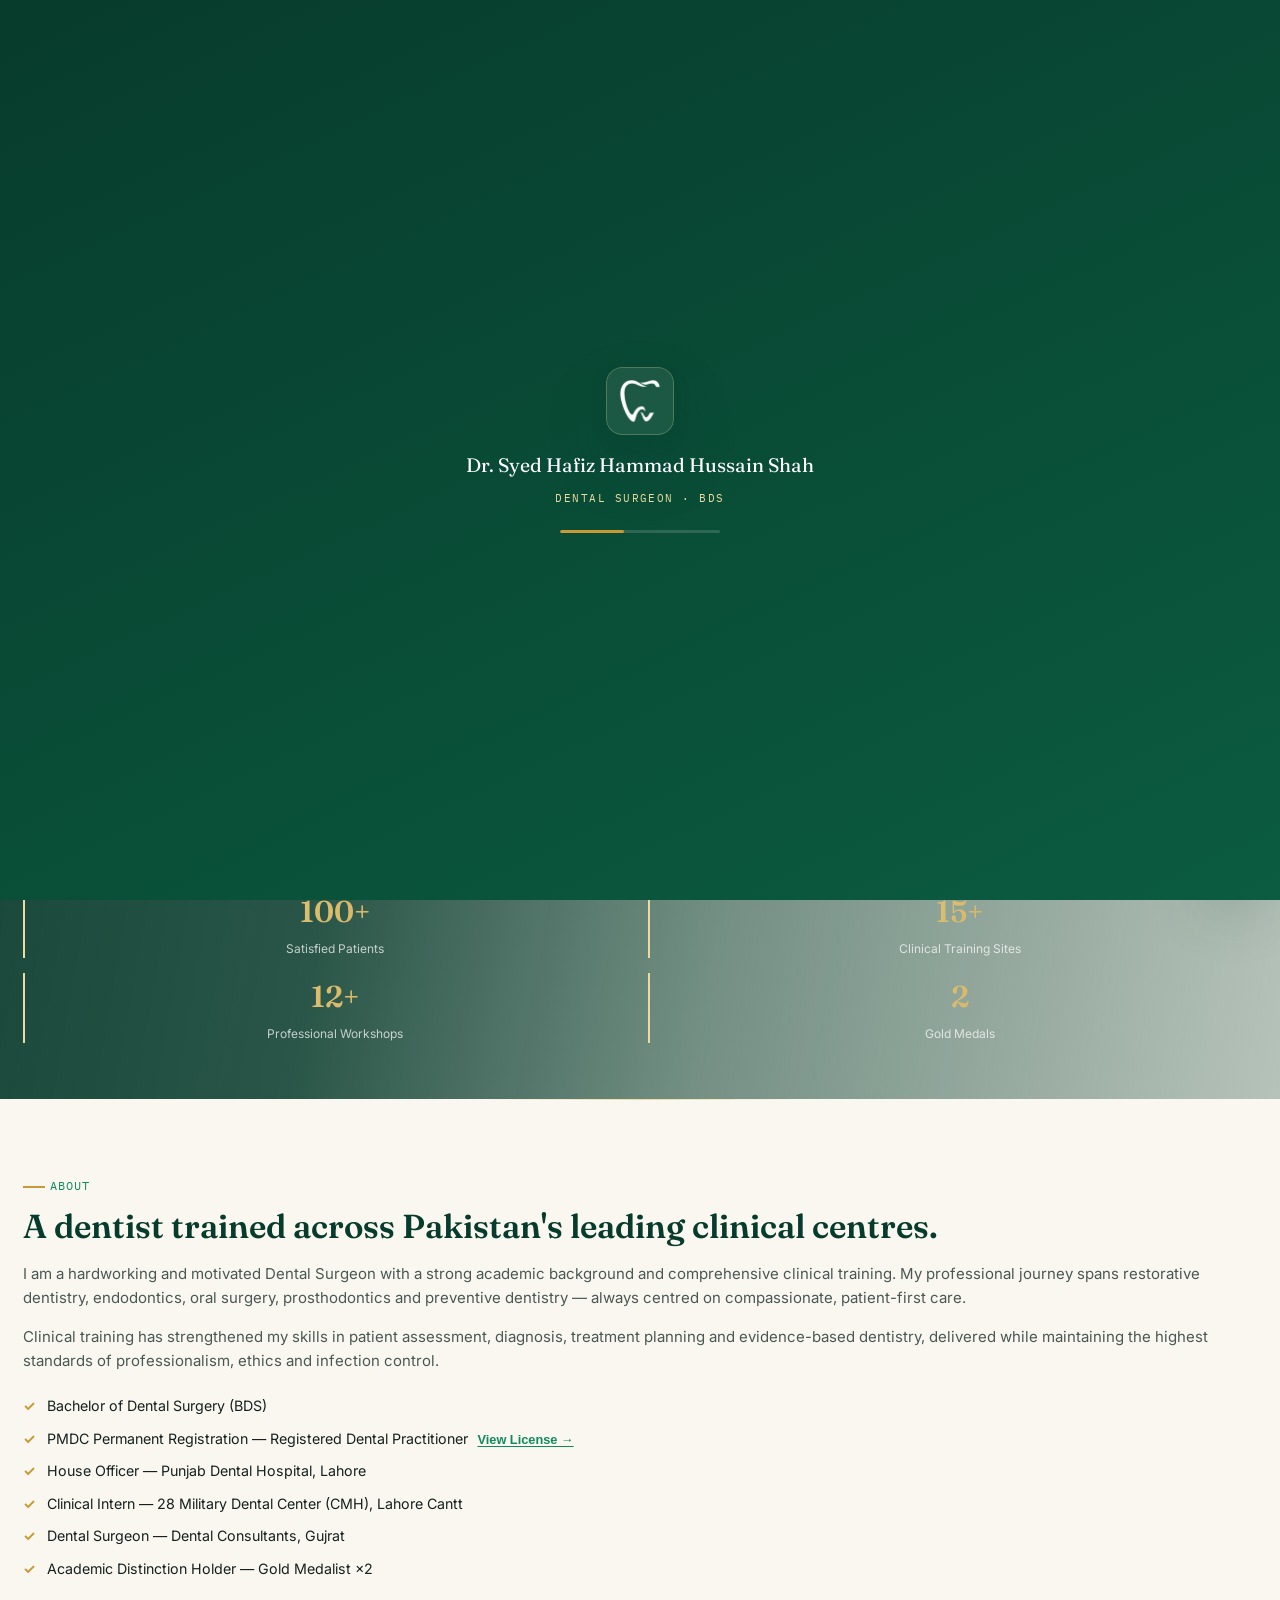
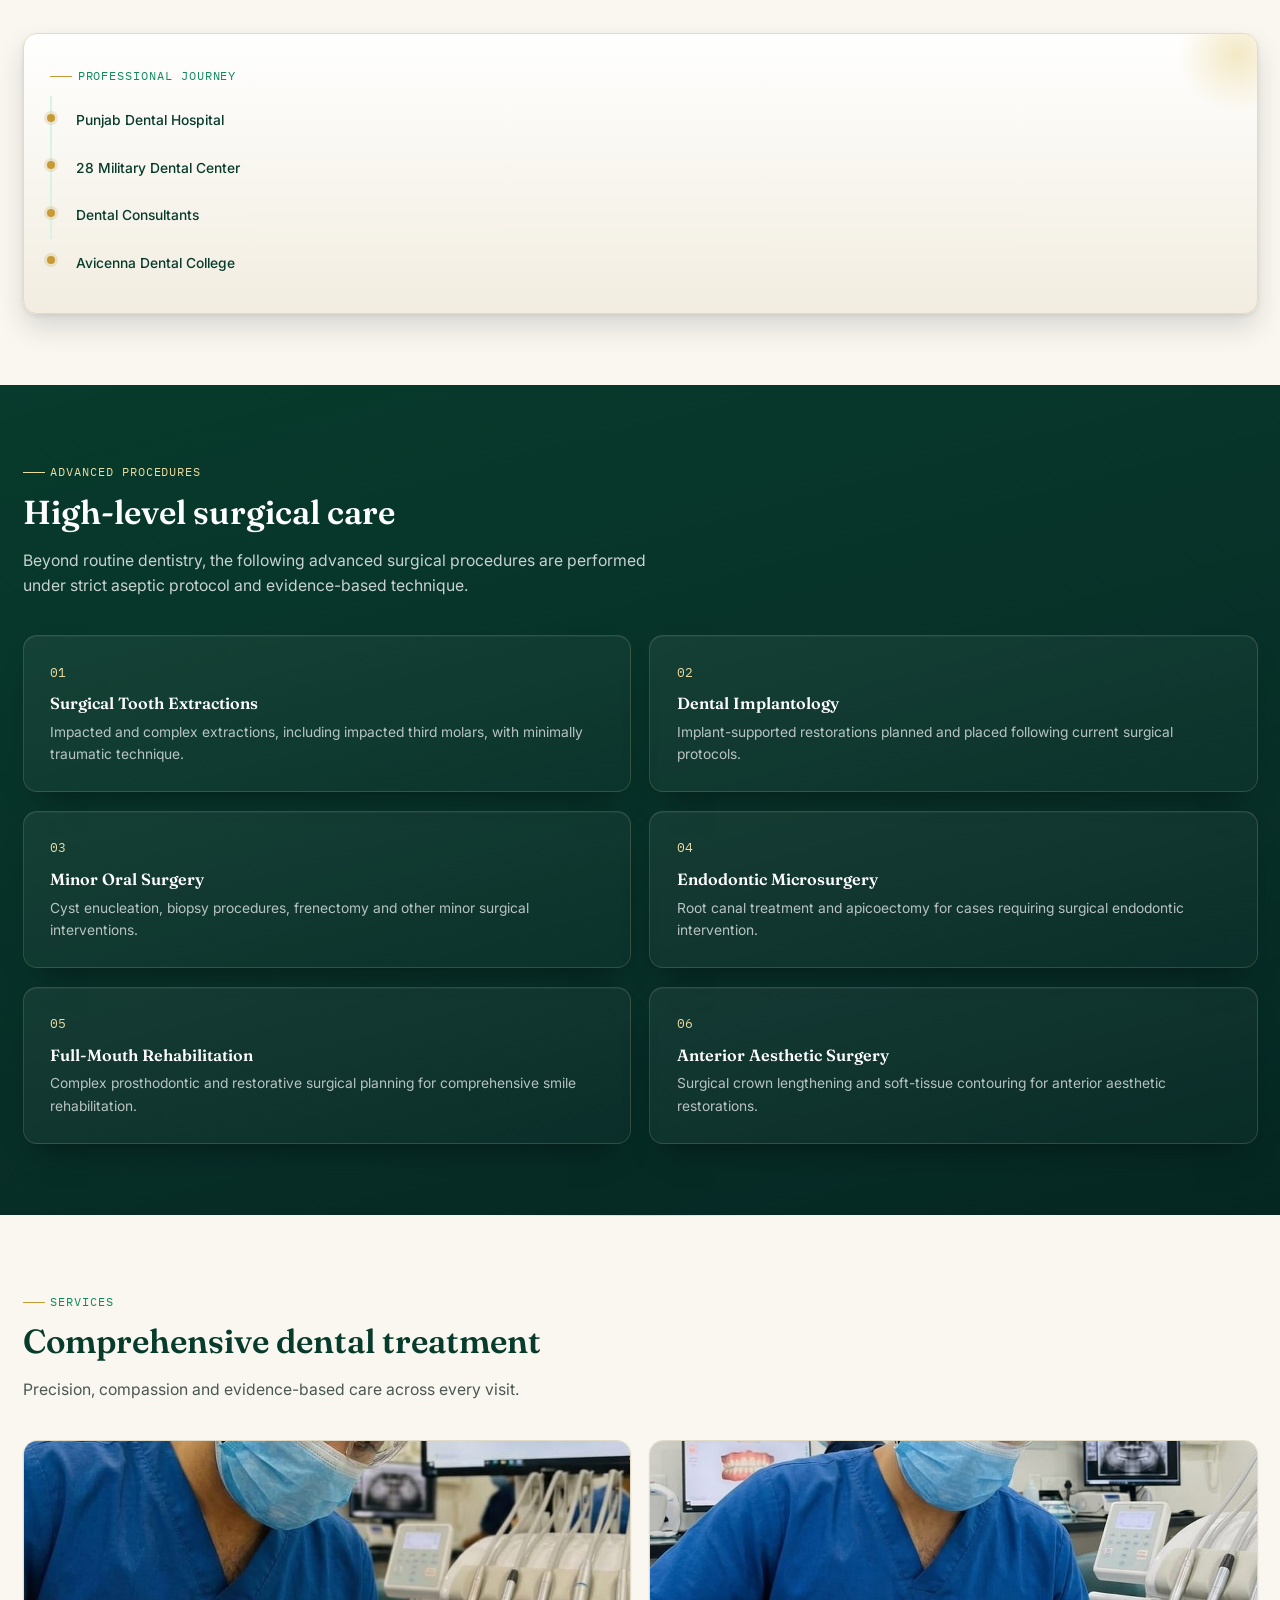
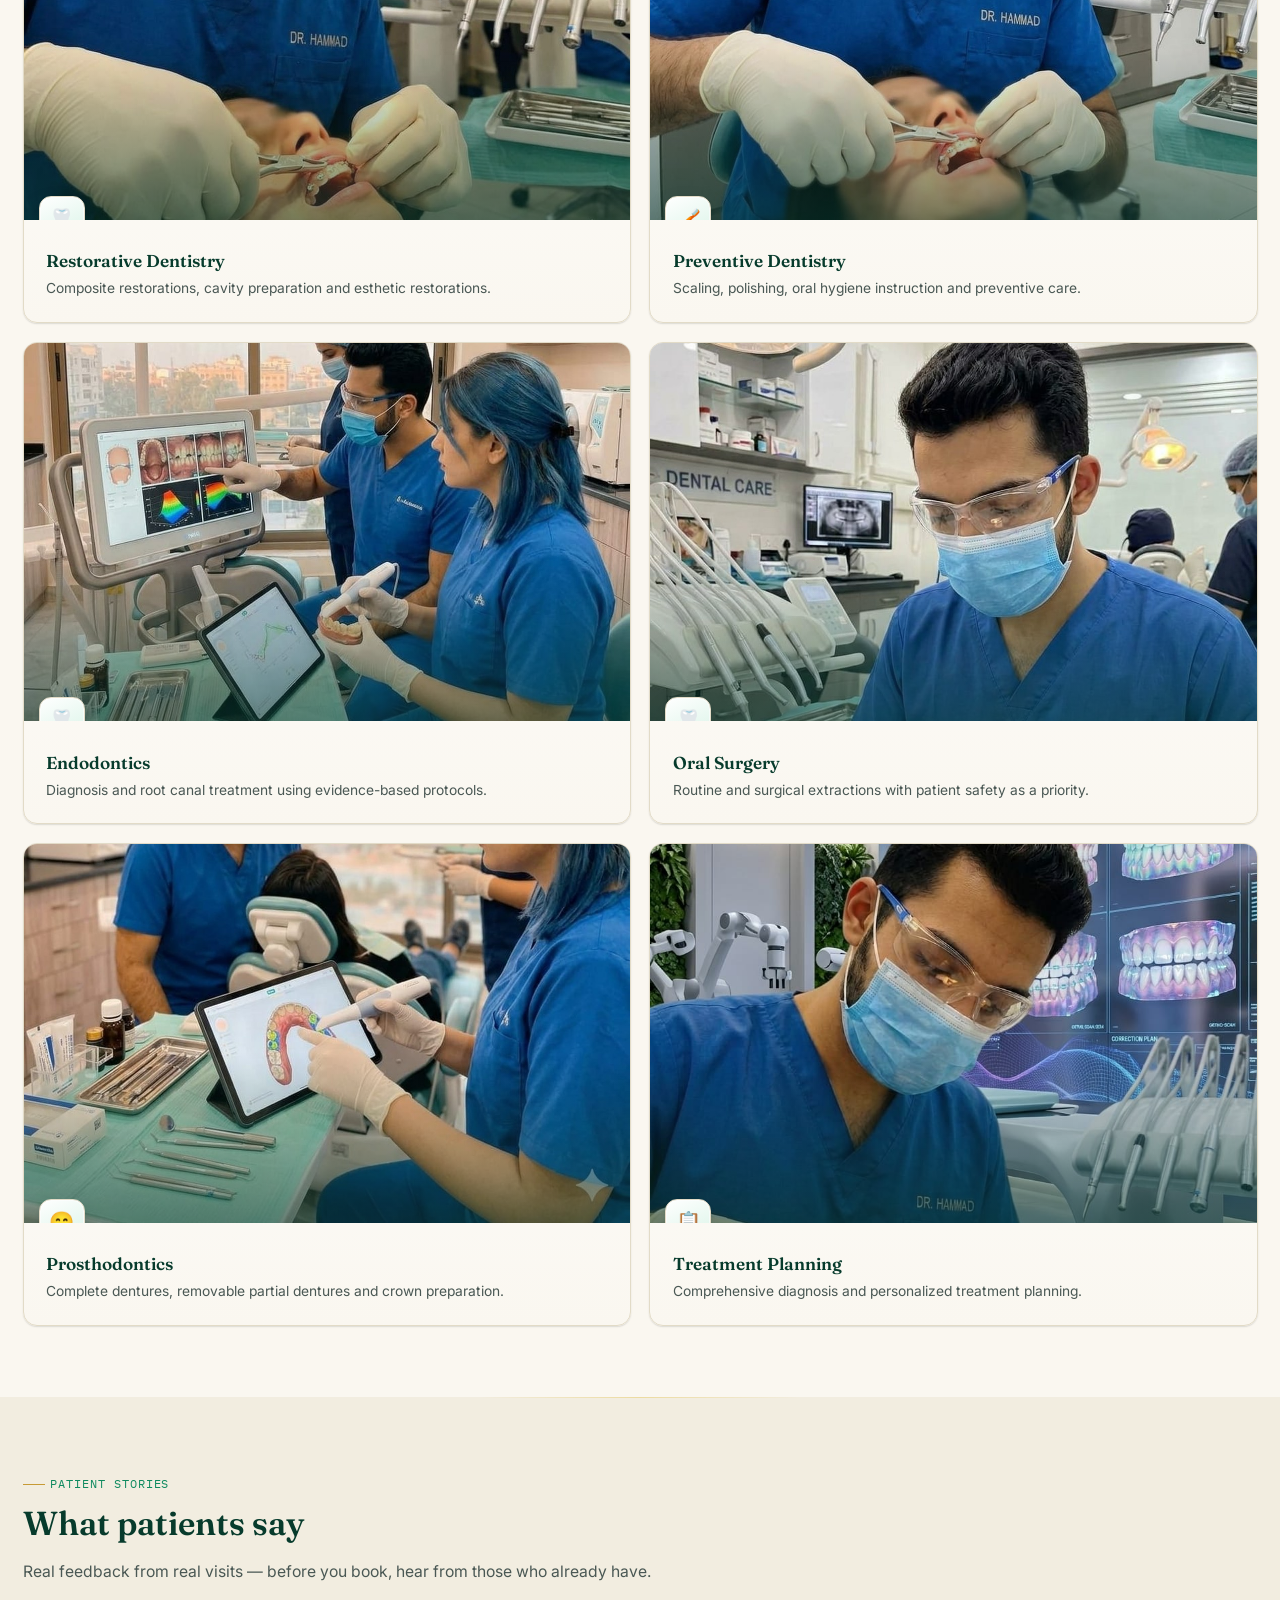
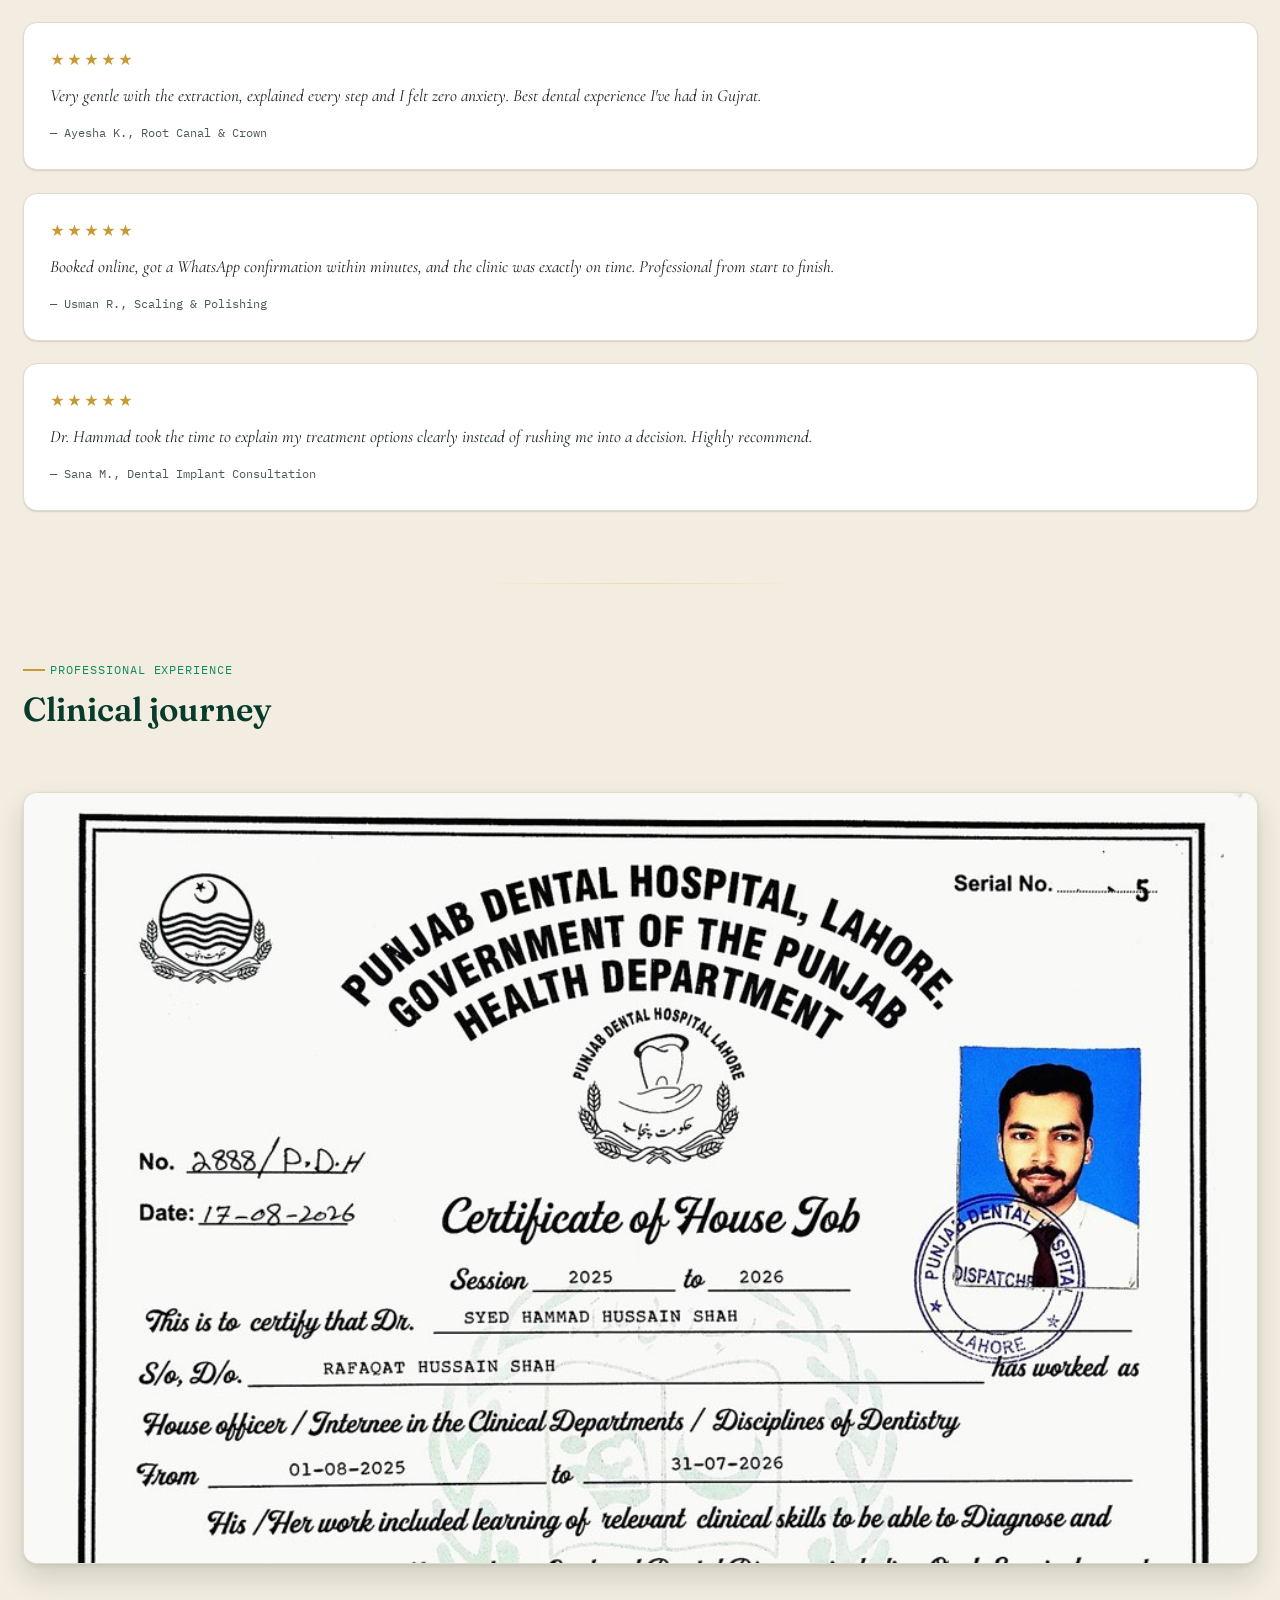
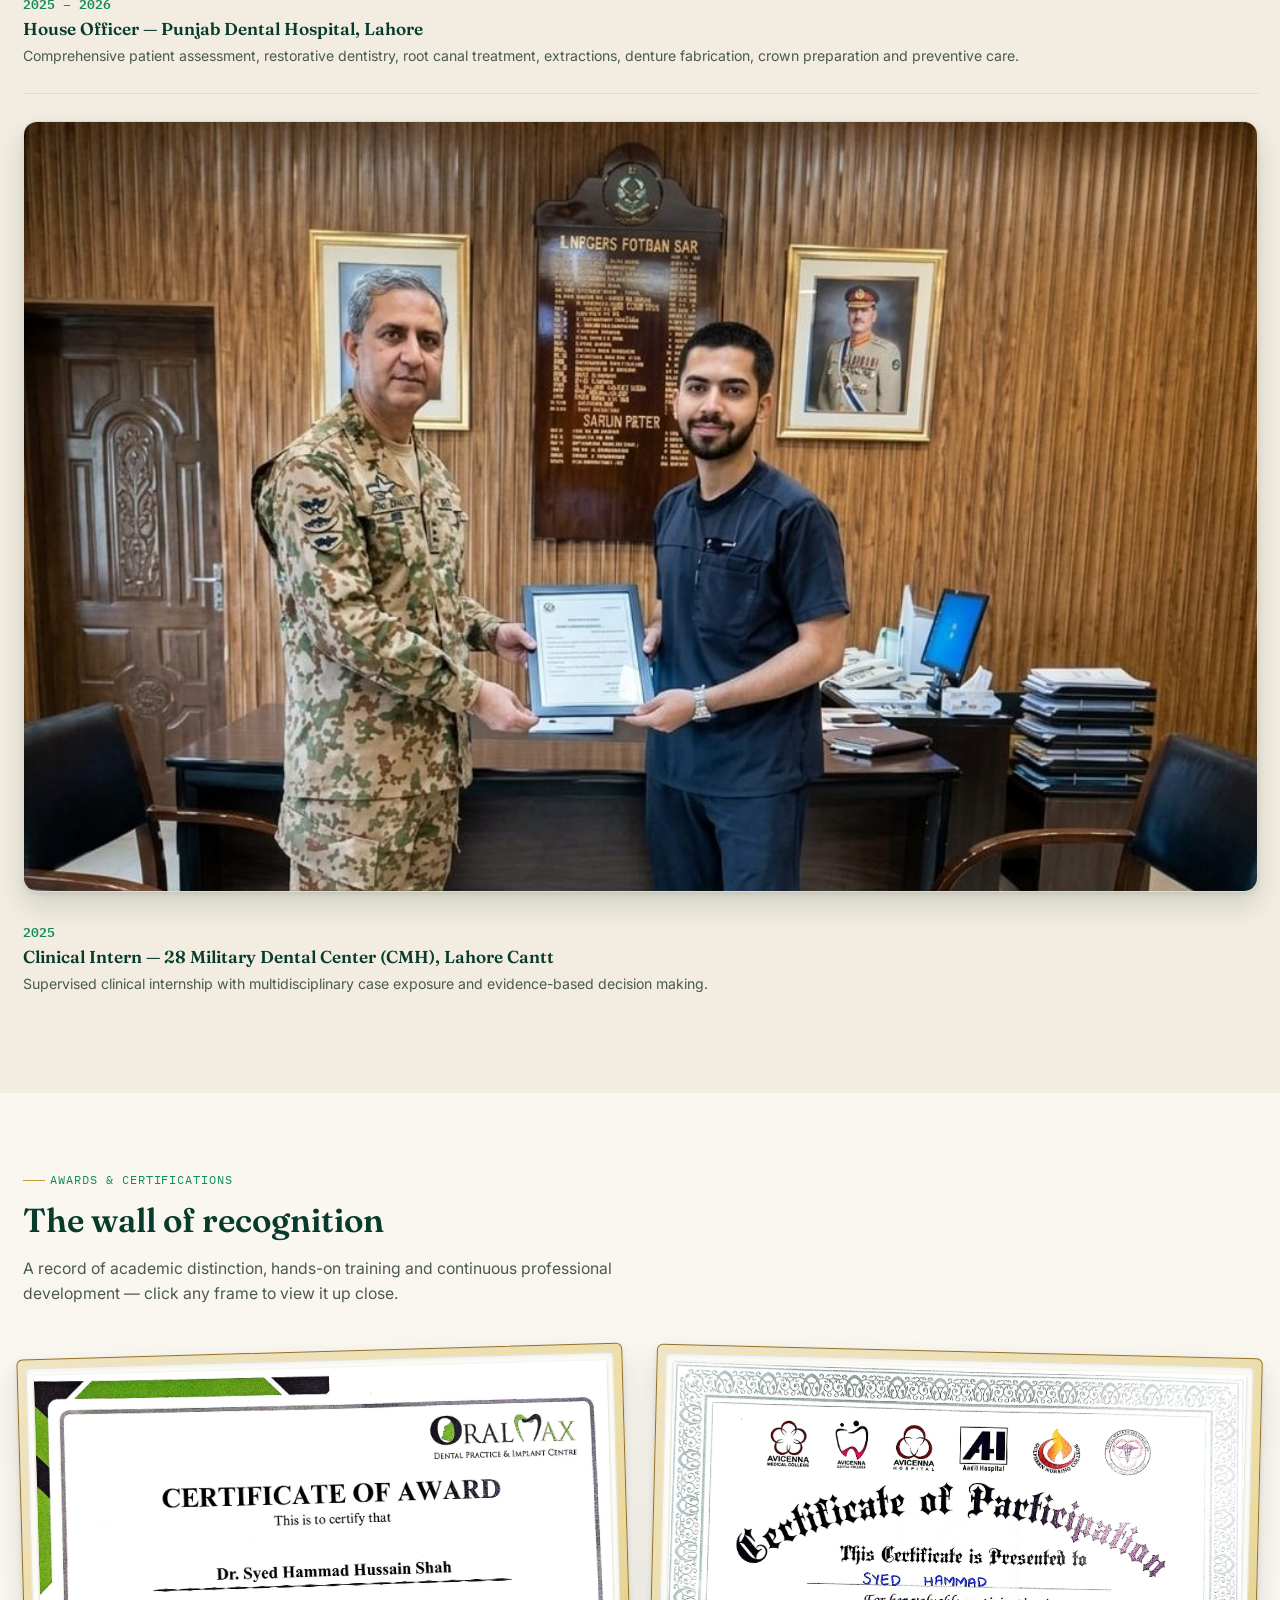
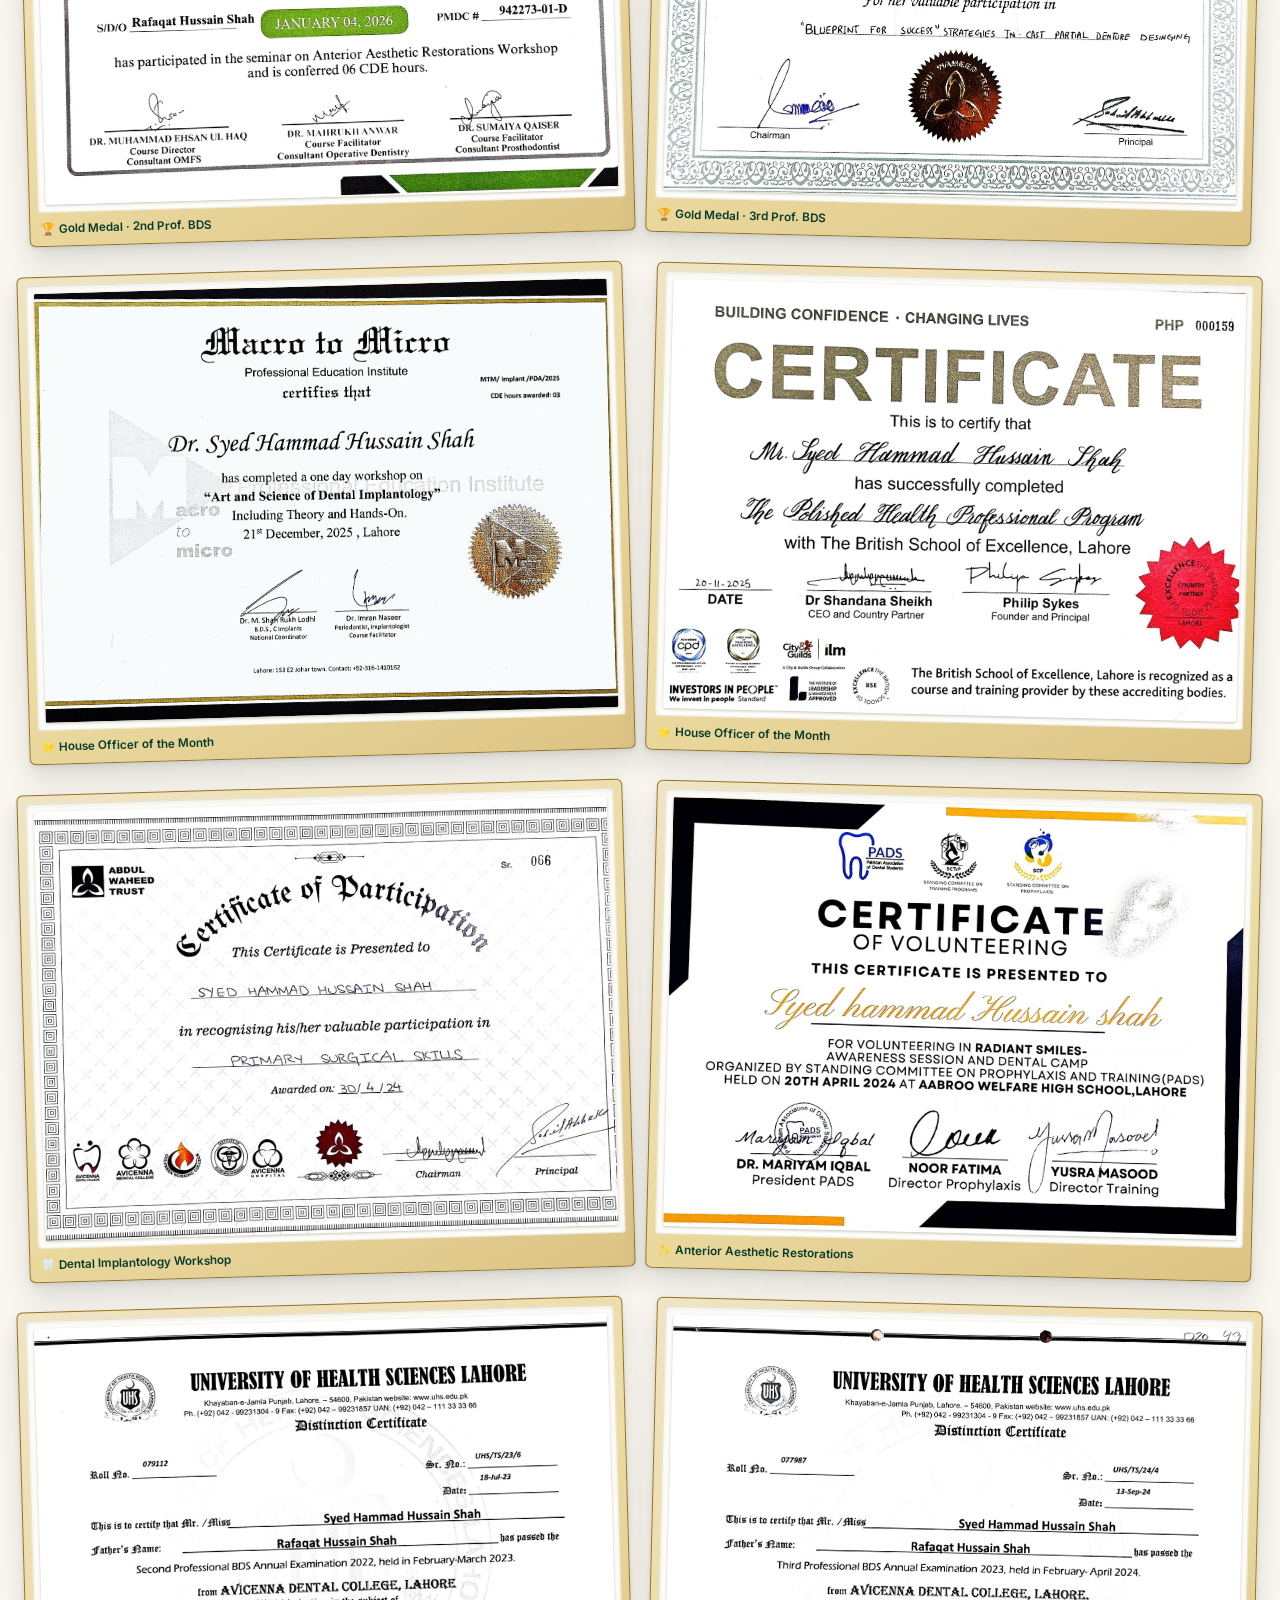
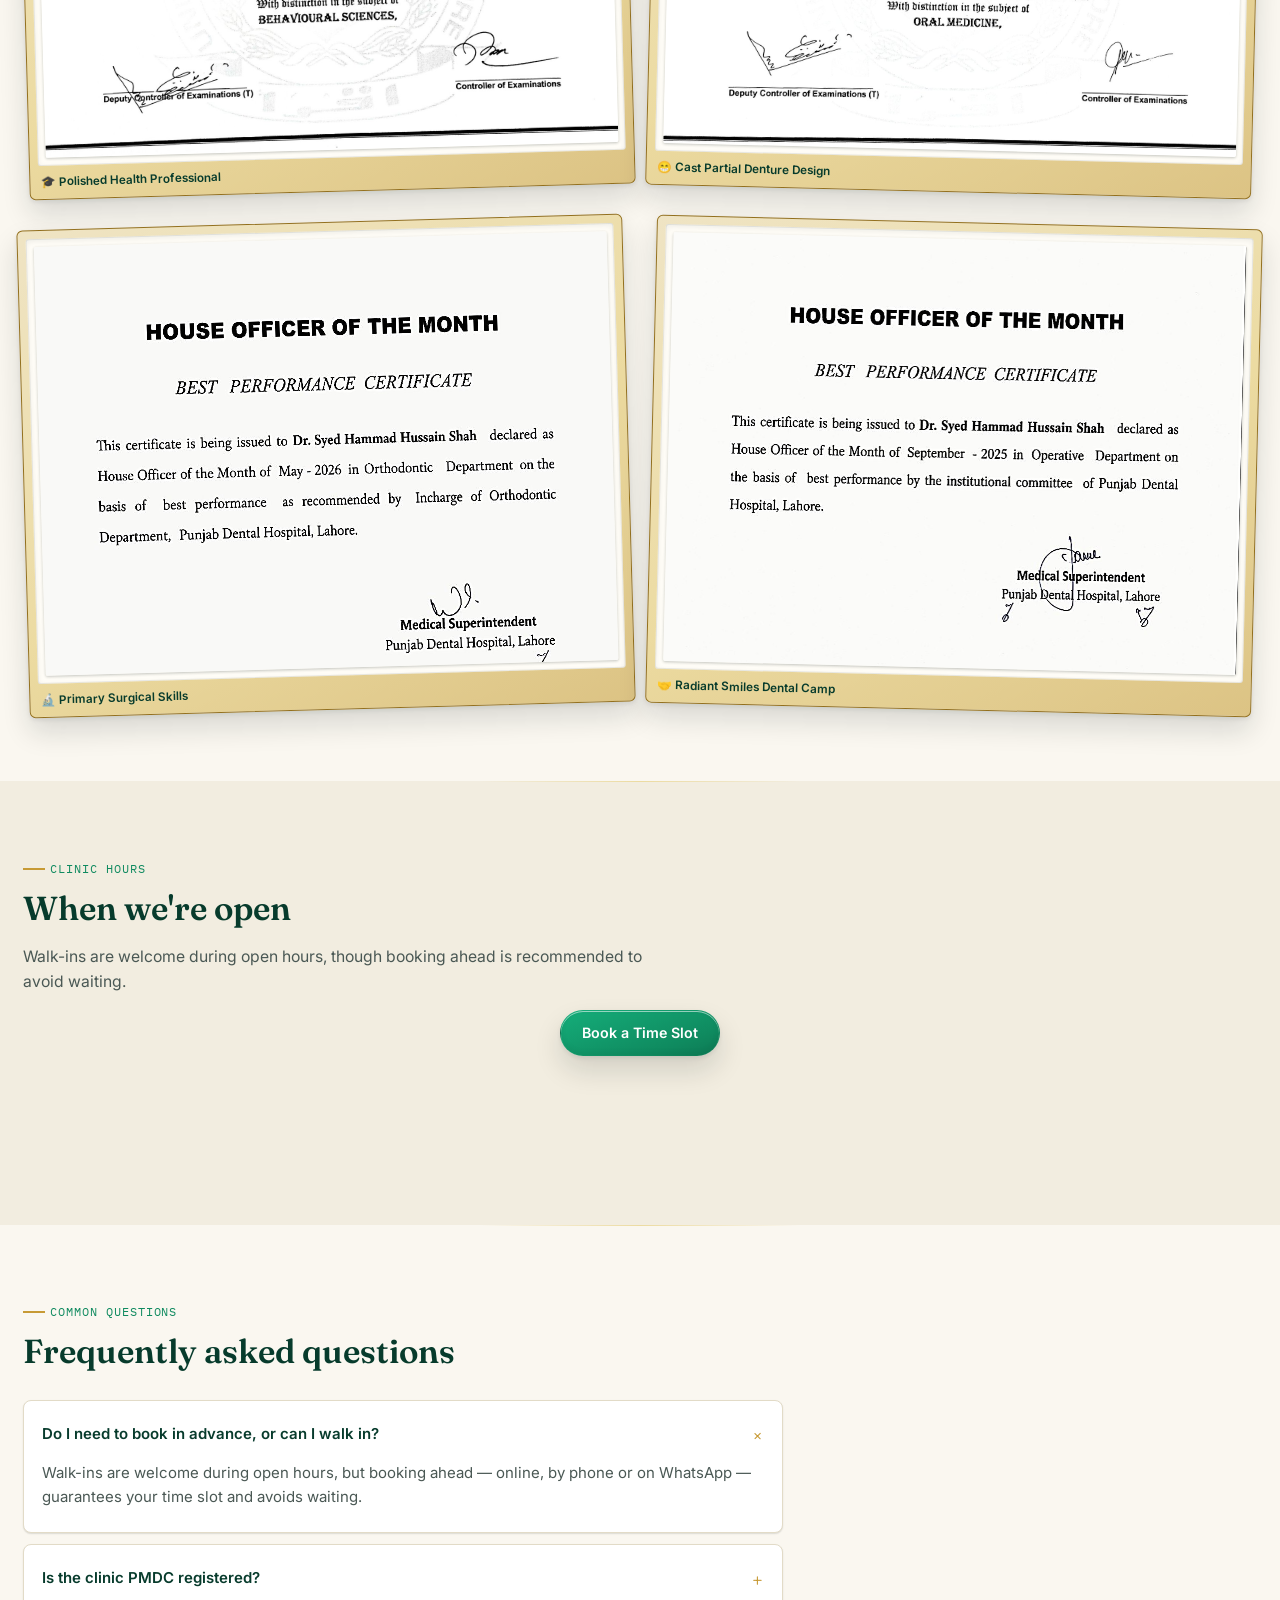
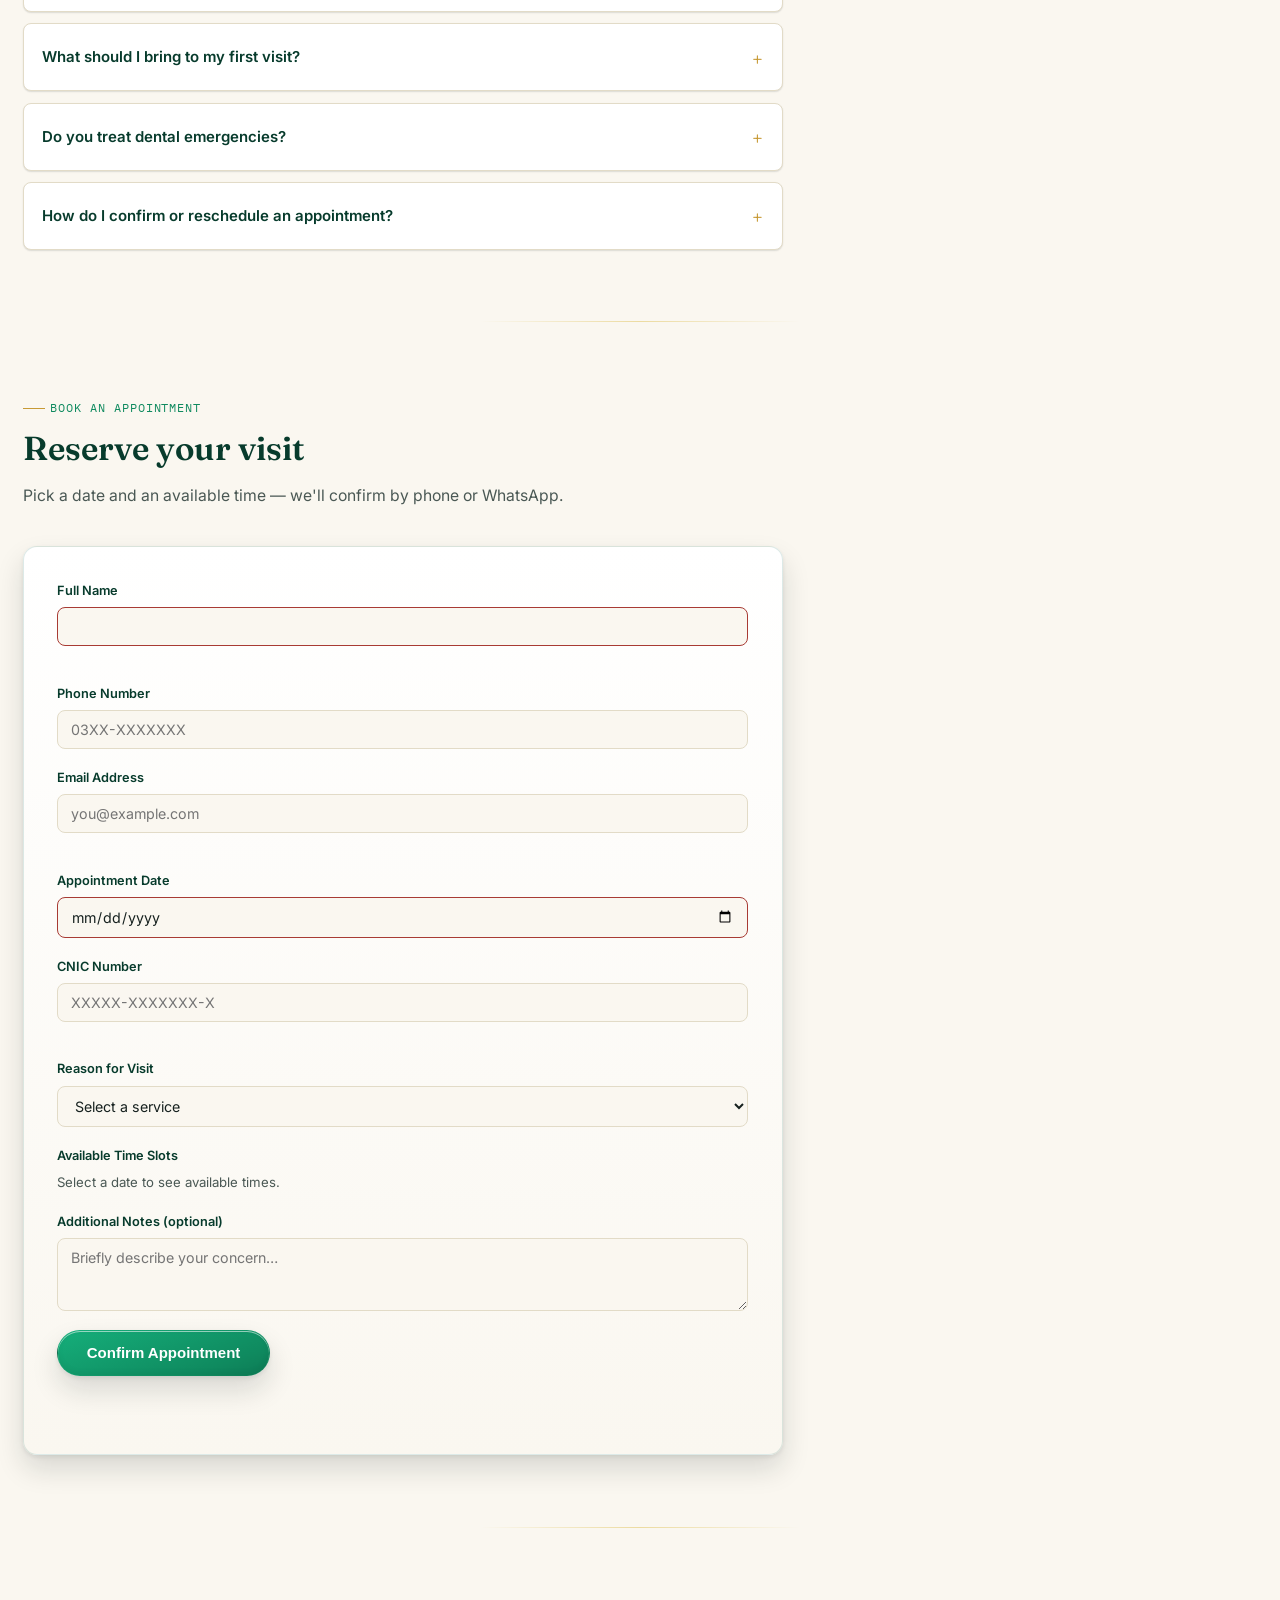
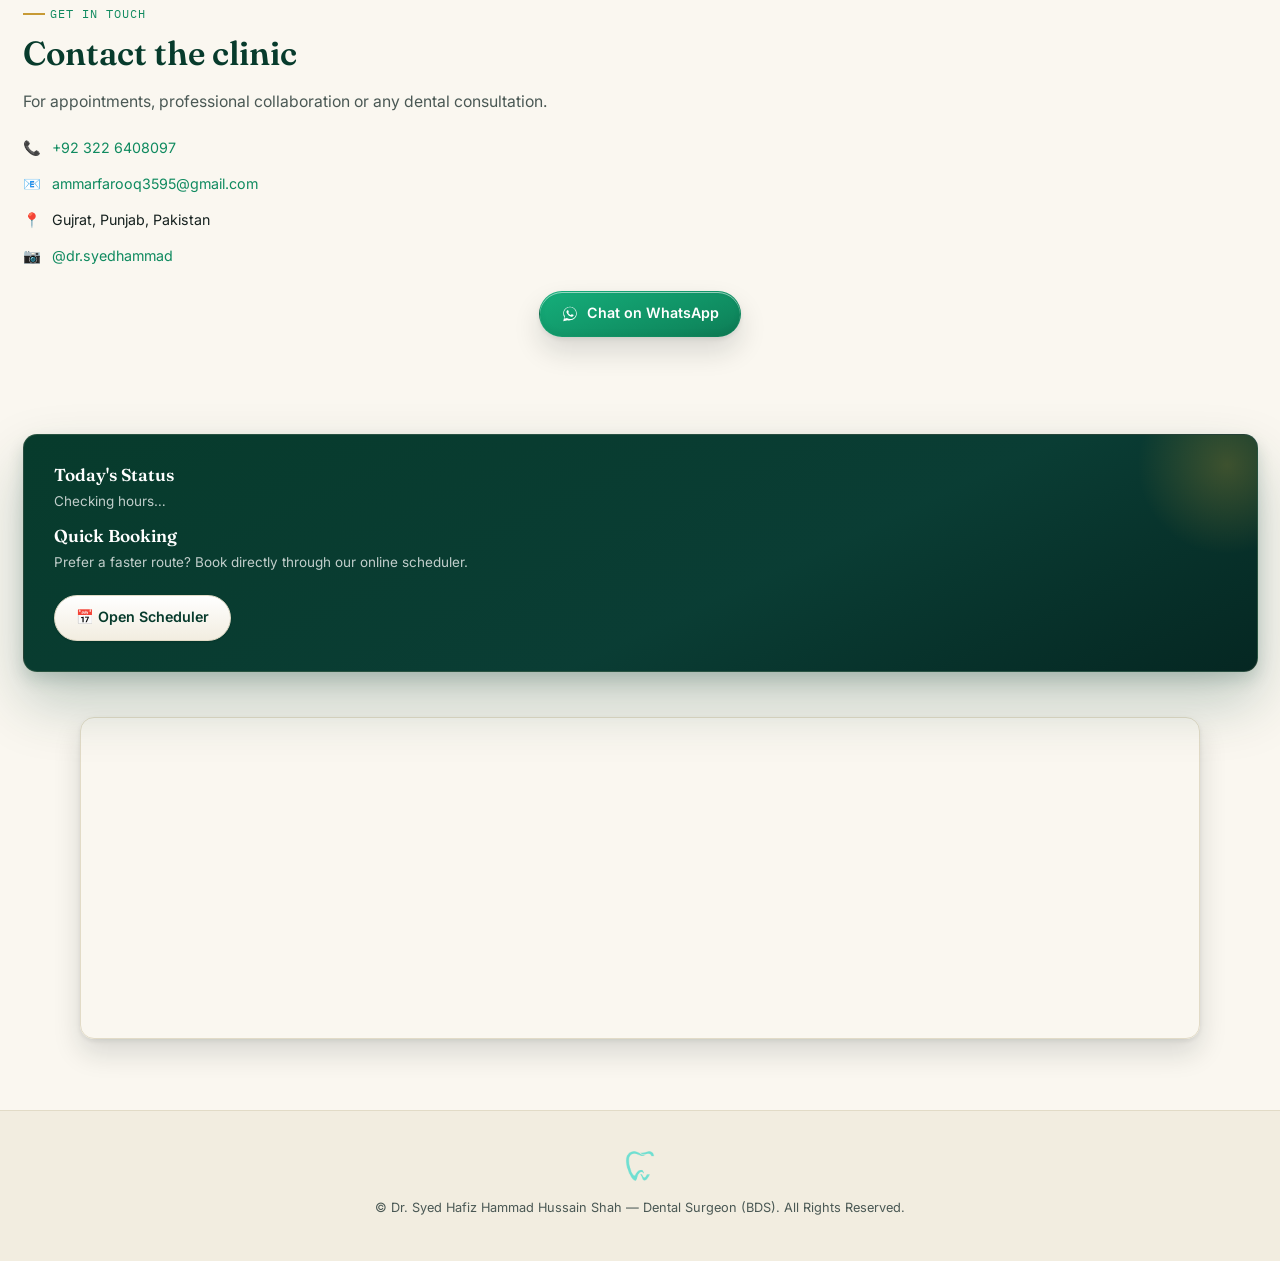
==== index.html @ 336d06ea "Add website files" ====
<!DOCTYPE html>
<html lang="en">
<head>
<meta charset="UTF-8">
<meta name="viewport" content="width=device-width, initial-scale=1.0">
<title>Dr. Syed Hafiz Hammad Hussain Shah | Dental Surgeon in Gujrat, Pakistan</title>
<meta name="description" content="Dental Surgeon (BDS) in Gujrat, Punjab, Pakistan. Advanced dental surgery, restorative dentistry, endodontics, prosthodontics. Book an appointment online.">
<meta property="og:title" content="Dr. Syed Hafiz Hammad Hussain Shah | Dental Surgeon in Gujrat, Pakistan">
<meta property="og:description" content="Advanced dental surgery, restorative dentistry, endodontics and prosthodontics in Gujrat, Punjab. PMDC registered. Book online in minutes.">
<meta property="og:type" content="website">
<meta property="og:image" content="PNG.img.png">
<meta name="twitter:card" content="summary_large_image">
<link rel="icon" type="image/png" href="favicon.png">
<script type="application/ld+json">
{
  "@context": "https://schema.org",
  "@type": "Dentist",
  "name": "Dr. Syed Hafiz Hammad Hussain Shah",
  "image": "PNG.img.png",
  "telephone": "+923226408097",
  "email": "ammarfarooq3595@gmail.com",
  "priceRange": "$$",
  "address": {
    "@type": "PostalAddress",
    "addressLocality": "Gujrat",
    "addressRegion": "Punjab",
    "addressCountry": "PK"
  },
  "sameAs": ["https://instagram.com/dr.syedhammad"],
  "medicalSpecialty": "Dentistry"
}
</script>
<link rel="apple-touch-icon" href="favicon.png">
<link rel="preconnect" href="https://fonts.googleapis.com">
<link rel="preconnect" href="https://fonts.gstatic.com" crossorigin>
<link href="https://fonts.googleapis.com/css2?family=Fraunces:opsz,wght@9..144,400;9..144,500;9..144,600;9..144,700;9..144,800&family=Cormorant+Garamond:ital,wght@0,500;0,600;1,500&family=Inter:wght@400;500;600;700&family=IBM+Plex+Mono:wght@500&display=swap" rel="stylesheet">
<link rel="stylesheet" href="styles.css">
</head>
<body>

<!-- ================= SPLASH / LOADER ================= -->
<div class="site-loader" id="siteLoader" aria-hidden="true">
  <div class="site-loader-inner">
    <img class="site-loader-logo" src="logo-icon.png" alt="" loading="eager">
    <span class="site-loader-name">Dr. Syed Hafiz Hammad Hussain Shah</span>
    <span class="site-loader-tag">Dental Surgeon · BDS</span>
    <span class="site-loader-bar"><span class="site-loader-bar-fill"></span></span>
  </div>
</div>

<!-- ================= HEADER ================= -->
<header class="site-header" id="top">
  <div class="header-inner">
    <a class="brand" href="#top">
      <img class="brand-mark" src="logo-icon.png" alt="Dr. Hammad Shah Dental Clinic logo">
      <span class="brand-text">
        <strong>Dr. Syed Hafiz Hammad Hussain Shah</strong>
        <small>Dental Surgeon · BDS</small>
      </span>
    </a>

    <nav class="main-nav" id="mainNav">
      <a href="#about">About</a>
      <a href="#surgeries">Surgeries</a>
      <a href="#services">Services</a>
      <a href="#wall">Recognition</a>
      <a href="#testimonials">Reviews</a>
      <a href="#faq">FAQ</a>
      <a href="#hours">Hours</a>
      <a href="#contact">Contact</a>
    </nav>

    <div class="header-actions">
      <span class="status-badge" id="statusBadge">
        <span class="status-dot" id="statusDot"></span>
        <span id="statusText">Checking hours…</span>
      </span>
      <a href="#booking" class="btn btn-primary">Book Appointment</a>
      <button class="nav-toggle" id="navToggle" aria-label="Toggle navigation" aria-expanded="false">
        <span></span><span></span><span></span>
      </button>
    </div>
  </div>
</header>

<!-- ================= HERO ================= -->
<section class="hero">
  <div class="hero-inner">
    <div class="hero-copy">
      <p class="eyebrow">✦ Clinical Excellence &amp; Patient-Centred Care</p>
      <h1>Advanced dental care,<br>rooted in precision.</h1>
      <p class="hero-lead">
        Restorative dentistry, endodontics, oral surgery and prosthodontics —
        delivered with evidence-based protocols and a gentle chairside manner,
        right here in Gujrat, Punjab.
      </p>
      <div class="hero-cta">
        <a href="#booking" class="btn btn-primary btn-lg">Book Your Appointment</a>
        <a href="https://wa.me/923226408097" class="btn btn-ghost btn-lg" target="_blank" rel="noopener"><svg class="wa-icon" viewBox="0 0 32 32" xmlns="http://www.w3.org/2000/svg" aria-hidden="true"><path fill="currentColor" d="M16.004 3C9.377 3 4 8.373 4 15c0 2.34.653 4.527 1.786 6.393L4 29l7.81-1.75A11.93 11.93 0 0 0 16.004 27C22.63 27 28 21.627 28 15S22.63 3 16.004 3Zm0 21.818a9.78 9.78 0 0 1-4.99-1.365l-.358-.213-4.633 1.038 1.06-4.51-.234-.372A9.77 9.77 0 0 1 5.182 15c0-5.965 4.856-10.818 10.822-10.818S26.818 9.035 26.818 15 21.97 24.818 16.004 24.818Zm5.66-7.32c-.31-.155-1.833-.905-2.117-1.008-.284-.104-.49-.155-.697.155-.207.31-.8 1.008-.98 1.215-.18.207-.362.233-.672.078-.31-.156-1.309-.483-2.494-1.54-.922-.822-1.545-1.837-1.726-2.147-.18-.31-.02-.478.136-.633.14-.14.31-.362.465-.543.155-.18.207-.31.31-.517.104-.207.052-.388-.026-.543-.078-.155-.697-1.68-.955-2.302-.252-.605-.508-.523-.697-.533l-.594-.01c-.207 0-.543.078-.827.388-.284.31-1.084 1.06-1.084 2.585s1.11 3 1.265 3.208c.155.207 2.185 3.337 5.293 4.68.74.32 1.317.51 1.767.653.742.236 1.418.203 1.952.123.596-.089 1.833-.75 2.092-1.474.258-.724.258-1.345.181-1.474-.078-.129-.284-.207-.594-.362Z"/></svg> WhatsApp Us</a>
      </div>

      <div class="hero-stats">
        <div class="stat">
          <span class="stat-num">100+</span>
          <span class="stat-label">Satisfied Patients</span>
        </div>
        <div class="stat">
          <span class="stat-num">15+</span>
          <span class="stat-label">Clinical Training Sites</span>
        </div>
        <div class="stat">
          <span class="stat-num">12+</span>
          <span class="stat-label">Professional Workshops</span>
        </div>
        <div class="stat">
          <span class="stat-num">2</span>
          <span class="stat-label">Gold Medals</span>
        </div>
      </div>
    </div>

    <div class="hero-portrait">
      <div class="portrait-ring"></div>
      <img src="PNG.img.png" alt="Dr. Syed Hammad Hussain Shah, Dental Surgeon" class="portrait-img">
      <div class="portrait-chip chip-top">✓ PMDC Registered</div>
      <div class="portrait-chip chip-bottom">🏅 Gold Medalist ×2</div>
    </div>
  </div>
</section>

<!-- ================= ABOUT ================= -->
<section class="section" id="about">
  <div class="section-inner about-grid">
    <div class="about-copy">
      <p class="eyebrow">About</p>
      <h2>A dentist trained across Pakistan's leading clinical centres.</h2>
      <p>
        I am a hardworking and motivated Dental Surgeon with a strong academic
        background and comprehensive clinical training. My professional journey
        spans restorative dentistry, endodontics, oral surgery, prosthodontics
        and preventive dentistry — always centred on compassionate,
        patient-first care.
      </p>
      <p>
        Clinical training has strengthened my skills in patient assessment,
        diagnosis, treatment planning and evidence-based dentistry, delivered
        while maintaining the highest standards of professionalism, ethics
        and infection control.
      </p>

      <ul class="check-list">
        <li>Bachelor of Dental Surgery (BDS)</li>
        <li>PMDC Permanent Registration — Registered Dental Practitioner <button class="link-btn" id="viewLicense">View License →</button></li>
        <li>House Officer — Punjab Dental Hospital, Lahore</li>
        <li>Clinical Intern — 28 Military Dental Center (CMH), Lahore Cantt</li>
        <li>Dental Surgeon — Dental Consultants, Gujrat</li>
        <li>Academic Distinction Holder — Gold Medalist ×2</li>
      </ul>
    </div>

    <div class="about-journey">
      <p class="eyebrow">Professional Journey</p>
      <div class="journey-track">
        <div class="journey-stop">Punjab Dental Hospital</div>
        <div class="journey-stop">28 Military Dental Center</div>
        <div class="journey-stop">Dental Consultants</div>
        <div class="journey-stop">Avicenna Dental College</div>
      </div>
    </div>
  </div>
</section>

<!-- ================= SURGERIES (high-level) ================= -->
<section class="section section-dark" id="surgeries">
  <div class="section-inner">
    <p class="eyebrow eyebrow-light">Advanced Procedures</p>
    <h2 class="light-heading">High-level surgical care</h2>
    <p class="section-lead light-lead">
      Beyond routine dentistry, the following advanced surgical procedures
      are performed under strict aseptic protocol and evidence-based
      technique.
    </p>

    <div class="surgery-grid">
      <article class="surgery-card">
        <span class="surgery-index">01</span>
        <h3>Surgical Tooth Extractions</h3>
        <p>Impacted and complex extractions, including impacted third molars, with minimally traumatic technique.</p>
      </article>
      <article class="surgery-card">
        <span class="surgery-index">02</span>
        <h3>Dental Implantology</h3>
        <p>Implant-supported restorations planned and placed following current surgical protocols.</p>
      </article>
      <article class="surgery-card">
        <span class="surgery-index">03</span>
        <h3>Minor Oral Surgery</h3>
        <p>Cyst enucleation, biopsy procedures, frenectomy and other minor surgical interventions.</p>
      </article>
      <article class="surgery-card">
        <span class="surgery-index">04</span>
        <h3>Endodontic Microsurgery</h3>
        <p>Root canal treatment and apicoectomy for cases requiring surgical endodontic intervention.</p>
      </article>
      <article class="surgery-card">
        <span class="surgery-index">05</span>
        <h3>Full-Mouth Rehabilitation</h3>
        <p>Complex prosthodontic and restorative surgical planning for comprehensive smile rehabilitation.</p>
      </article>
      <article class="surgery-card">
        <span class="surgery-index">06</span>
        <h3>Anterior Aesthetic Surgery</h3>
        <p>Surgical crown lengthening and soft-tissue contouring for anterior aesthetic restorations.</p>
      </article>
    </div>
  </div>
</section>

<!-- ================= SERVICES ================= -->
<section class="section" id="services">
  <div class="section-inner">
    <p class="eyebrow">Services</p>
    <h2>Comprehensive dental treatment</h2>
    <p class="section-lead">Precision, compassion and evidence-based care across every visit.</p>

    <div class="services-grid">
      <div class="service-card">
        <div class="service-photo">
          <img src="service.jpg1.jpg" alt="Dr. Hammad reviewing a dental X-ray during a restorative procedure" loading="lazy">
          <span class="service-icon">🦷</span>
        </div>
        <div class="service-body">
          <h3>Restorative Dentistry</h3>
          <p>Composite restorations, cavity preparation and esthetic restorations.</p>
        </div>
      </div>
      <div class="service-card">
        <div class="service-photo">
          <img src="service.jpg2.jpg" alt="Dr. Hammad performing a preventive dental checkup" loading="lazy">
          <span class="service-icon">🪥</span>
        </div>
        <div class="service-body">
          <h3>Preventive Dentistry</h3>
          <p>Scaling, polishing, oral hygiene instruction and preventive care.</p>
        </div>
      </div>
      <div class="service-card">
        <div class="service-photo">
          <img src="service.jpg3.jpg" alt="Dental treatment equipment and monitor" loading="lazy">
          <span class="service-icon">🦷</span>
        </div>
        <div class="service-body">
          <h3>Endodontics</h3>
          <p>Diagnosis and root canal treatment using evidence-based protocols.</p>
        </div>
      </div>
      <div class="service-card">
        <div class="service-photo">
          <img src="service.jpg4.jpg" alt="Dr. Hammad performing a dental extraction procedure" loading="lazy">
          <span class="service-icon">🦷</span>
        </div>
        <div class="service-body">
          <h3>Oral Surgery</h3>
          <p>Routine and surgical extractions with patient safety as a priority.</p>
        </div>
      </div>
      <div class="service-card">
        <div class="service-photo">
          <img src="service.jpg5.jpg" alt="Dr. Hammad's team reviewing a dental arch model and digital scan" loading="lazy">
          <span class="service-icon">😁</span>
        </div>
        <div class="service-body">
          <h3>Prosthodontics</h3>
          <p>Complete dentures, removable partial dentures and crown preparation.</p>
        </div>
      </div>
      <div class="service-card">
        <div class="service-photo">
          <img src="service.jpg6.jpeg" alt="Dr. Hammad's team reviewing a digital treatment plan on a tablet" loading="lazy">
          <span class="service-icon">📋</span>
        </div>
        <div class="service-body">
          <h3>Treatment Planning</h3>
          <p>Comprehensive diagnosis and personalized treatment planning.</p>
        </div>
      </div>
    </div>
  </div>
</section>

<!-- ================= TESTIMONIALS ================= -->
<section class="section section-muted" id="testimonials">
  <div class="section-inner">
    <p class="eyebrow">Patient Stories</p>
    <h2>What patients say</h2>
    <p class="section-lead">Real feedback from real visits — before you book, hear from those who already have.</p>

    <div class="testimonial-grid">
      <figure class="testimonial-card">
        <div class="testimonial-stars">★★★★★</div>
        <blockquote>Very gentle with the extraction, explained every step and I felt zero anxiety. Best dental experience I've had in Gujrat.</blockquote>
        <figcaption>— Ayesha K., Root Canal &amp; Crown</figcaption>
      </figure>
      <figure class="testimonial-card">
        <div class="testimonial-stars">★★★★★</div>
        <blockquote>Booked online, got a WhatsApp confirmation within minutes, and the clinic was exactly on time. Professional from start to finish.</blockquote>
        <figcaption>— Usman R., Scaling &amp; Polishing</figcaption>
      </figure>
      <figure class="testimonial-card">
        <div class="testimonial-stars">★★★★★</div>
        <blockquote>Dr. Hammad took the time to explain my treatment options clearly instead of rushing me into a decision. Highly recommend.</blockquote>
        <figcaption>— Sana M., Dental Implant Consultation</figcaption>
      </figure>
    </div>
  </div>
</section>

<!-- ================= EXPERIENCE (with real photos) ================= -->
<section class="section section-muted" id="experience">
  <div class="section-inner">
    <p class="eyebrow">Professional Experience</p>
    <h2>Clinical journey</h2>

    <div class="timeline">
      <div class="timeline-item">
        <button class="timeline-photo-frame" data-full="journey-house-officer-full.jpg" data-caption="Certificate of House Job, Punjab Dental Hospital"><span class="timeline-photo-mat"><img class="timeline-photo" src="journey-house-officer.jpg" alt="Certificate of House Job, Punjab Dental Hospital" loading="lazy"></span></button>
        <div class="timeline-content">
          <div class="timeline-date">2025 – 2026</div>
          <h3>House Officer — Punjab Dental Hospital, Lahore</h3>
          <p>Comprehensive patient assessment, restorative dentistry, root canal treatment, extractions, denture fabrication, crown preparation and preventive care.</p>
        </div>
      </div>
      <div class="timeline-item">
        <button class="timeline-photo-frame" data-full="journey-military-center-full.jpg" data-caption="Dr. Hammad being recognized at 28 Military Dental Center, Lahore Cantt"><span class="timeline-photo-mat"><img class="timeline-photo" src="journey-military-center.jpg" alt="Dr. Hammad being recognized at 28 Military Dental Center, Lahore Cantt" loading="lazy"></span></button>
        <div class="timeline-content">
          <div class="timeline-date">2025</div>
          <h3>Clinical Intern — 28 Military Dental Center (CMH), Lahore Cantt</h3>
          <p>Supervised clinical internship with multidisciplinary case exposure and evidence-based decision making.</p>
        </div>
      </div>
    </div>
  </div>
</section>

<!-- ================= WALL OF RECOGNITION (certificate gallery) ================= -->
<section class="section wall-section" id="wall">
  <div class="section-inner">
    <p class="eyebrow">Awards &amp; Certifications</p>
    <h2>The wall of recognition</h2>
    <p class="section-lead">A record of academic distinction, hands-on training and continuous professional development — click any frame to view it up close.</p>

    <div class="frame-grid" id="frameGrid">
      <button class="frame-card tilt-l" data-full="gold-medal-second-professional.jpeg" data-caption="Gold Medalist — Second Professional BDS (UHS Distinction Certificate)">
        <span class="frame-mat"><img src="image.jpg1.jpeg"="lazy"></span>
        <span class="frame-label">🏆 Gold Medal · 2nd Prof. BDS</span>
      </button> 
      <button class="frame-card tilt-r" data-full="gold-medal-third-professional.jpeg" data-caption="Gold Medalist — Third Professional BDS (UHS Distinction Certificate)">
        <span class="frame-mat"><img src="image.jpg2.jpeg" alt="Gold Medal, Third Professional BDS" loading="lazy"></span>
        <span class="frame-label">🏆 Gold Medal · 3rd Prof. BDS</span>
      </button>
      <button class="frame-card tilt-l" data-full="house-officer-september-2025.jpeg" data-caption="House Officer of the Month — September 2025, Operative Department">
        <span class="frame-mat"><img src="image.jpg3.jpeg" alt="House Officer of the Month, September 2025" loading="lazy"></span>
        <span class="frame-label">⭐ House Officer of the Month</span>
      </button>
      <button class="frame-card tilt-r" data-full="house-officer-may-2026.jpeg" data-caption="House Officer of the Month — May 2026, Orthodontic Department">
        <span class="frame-mat"><img src="image.jpg4.jpeg" alt="House Officer of the Month, May 2026" loading="lazy"></span>
        <span class="frame-label">⭐ House Officer of the Month</span>
      </button>
      <button class="frame-card tilt-l" data-full="certificate-dental-implantology.jpeg" data-caption="Art and Science of Dental Implantology — Workshop, 21 Dec 2025">
        <span class="frame-mat"><img src="image.jpg5.jpeg" alt="Dental Implantology Workshop Certificate" loading="lazy"></span>
        <span class="frame-label">🦷 Dental Implantology Workshop</span>
      </button>
      <button class="frame-card tilt-r" data-full="certificate-anterior-aesthetic-restorations.jpeg" data-caption="Anterior Aesthetic Restorations Workshop — 6 CDE hours, 4 Jan 2026">
        <span class="frame-mat"><img src="image.jpg6.jpeg" alt="Anterior Aesthetic Restorations Certificate" loading="lazy"></span>
        <span class="frame-label">✨ Anterior Aesthetic Restorations</span>
      </button>
      <button class="frame-card tilt-l" data-full="certificate-polished-health-professional.jpeg" data-caption="The Polished Health Professional Program — British School of Excellence, Lahore">
        <span class="frame-mat"><img src="image.jpg7.jpeg" alt="Polished Health Professional Certificate" loading="lazy"></span>
        <span class="frame-label">🎓 Polished Health Professional</span>
      </button>
      <button class="frame-card tilt-r" data-full="certificate-cast-partial-denture.jpeg" data-caption="Blueprint for Success — Strategies in Cast Partial Denture Designing">
        <span class="frame-mat"><img src="image.jpg8.jpeg" alt="Cast Partial Denture Certificate" loading="lazy"></span>
        <span class="frame-label">😁 Cast Partial Denture Design</span>
      </button>
      <button class="frame-card tilt-l" data-full="certificate-primary-surgical-skills.jpeg" data-caption="Primary Surgical Skills — Certificate of Participation, 30 Apr 2024">
        <span class="frame-mat"><img src="image.jpg9.jpeg" alt="Primary Surgical Skills Certificate" loading="lazy"></span>
        <span class="frame-label">🔬 Primary Surgical Skills</span>
      </button>
      <button class="frame-card tilt-r" data-full="certificate-volunteering-pads.jpeg" data-caption="Certificate of Volunteering — Radiant Smiles Awareness Session &amp; Dental Camp, PADS">
        <span class="frame-mat"><img src="image.jpg10.jpeg" alt="PADS Volunteering Certificate" loading="lazy"></span>
        <span class="frame-label">🤝 Radiant Smiles Dental Camp</span>
      </button>
    </div>
  </div>
</section>

<!-- ================= HOURS ================= -->
<section class="section section-muted" id="hours">
  <div class="section-inner hours-grid">
    <div>
      <p class="eyebrow">Clinic Hours</p>
      <h2>When we're open</h2>
      <p class="section-lead">
        Walk-ins are welcome during open hours, though booking ahead is
        recommended to avoid waiting.
      </p>
      <div class="hero-cta">
        <a href="#booking" class="btn btn-primary">Book a Time Slot</a>
      </div>
    </div>
    <table class="hours-table" id="hoursTable" aria-label="Clinic opening hours">
      <tbody><!-- filled by script.js from CLINIC_HOURS --></tbody>
    </table>
  </div>
</section>

<!-- ================= FAQ ================= -->
<section class="section" id="faq">
  <div class="section-inner">
    <p class="eyebrow">Common Questions</p>
    <h2>Frequently asked questions</h2>

    <div class="faq-list">
      <details class="faq-item" open>
        <summary>Do I need to book in advance, or can I walk in?</summary>
        <p>Walk-ins are welcome during open hours, but booking ahead — online, by phone or on WhatsApp — guarantees your time slot and avoids waiting.</p>
      </details>
      <details class="faq-item">
        <summary>Is the clinic PMDC registered?</summary>
        <p>Yes. Dr. Hammad holds PMDC Permanent Registration as a Registered Dental Practitioner — you can view the license in the About section above.</p>
      </details>
      <details class="faq-item">
        <summary>What should I bring to my first visit?</summary>
        <p>Bring any previous dental X-rays, records or prescriptions if you have them, plus a valid CNIC. If it's a follow-up, mention your previous visit when booking.</p>
      </details>
      <details class="faq-item">
        <summary>Do you treat dental emergencies?</summary>
        <p>Yes — for urgent pain, swelling or trauma, message us directly on WhatsApp for the fastest response and we'll fit you in as soon as possible.</p>
      </details>
      <details class="faq-item">
        <summary>How do I confirm or reschedule an appointment?</summary>
        <p>After booking you'll receive a confirmation by phone or WhatsApp. To reschedule, just reply on WhatsApp or call the clinic directly.</p>
      </details>
    </div>
  </div>
</section>

<!-- ================= BOOKING ================= -->
<section class="section" id="booking">
  <div class="section-inner">
    <p class="eyebrow">Book an Appointment</p>
    <h2>Reserve your visit</h2>
    <p class="section-lead">Pick a date and an available time — we'll confirm by phone or WhatsApp.</p>

    <form class="booking-form" id="bookingForm" novalidate>
      <div class="form-row">
        <div class="form-field">
          <label for="fullName">Full Name</label>
          <input type="text" id="fullName" name="fullName" required autocomplete="name">
        </div>
        <div class="form-field">
          <label for="phone">Phone Number</label>
          <input type="tel" id="phone" name="phone" required autocomplete="tel" placeholder="03XX-XXXXXXX">
        </div>
      </div>

      <div class="form-row">
        <div class="form-field">
          <label for="email">Email Address</label>
          <input type="email" id="email" name="email" required autocomplete="email" placeholder="you@example.com">
        </div>
        <div class="form-field">
          <label for="apptDate">Appointment Date</label>
          <input type="date" id="apptDate" name="apptDate" required>
        </div>
      </div>

      <div class="form-row">
        <div class="form-field">
          <label for="cnic">CNIC Number</label>
          <input type="text" id="cnic" name="cnic" required inputmode="numeric" placeholder="XXXXX-XXXXXXX-X" pattern="\d{5}-\d{7}-\d{1}" title="Enter CNIC in the format 12345-1234567-1">
        </div>
        <div class="form-field">
          <label for="reason">Reason for Visit</label>
          <select id="reason" name="reason" required>
            <option value="" disabled selected>Select a service</option>
            <option>General Consultation</option>
            <option>Restorative Dentistry</option>
            <option>Root Canal Treatment</option>
            <option>Extraction / Oral Surgery</option>
            <option>Dental Implant</option>
            <option>Scaling &amp; Polishing</option>
            <option>Denture / Crown</option>
            <option>Second Opinion</option>
          </select>
        </div>
      </div>

      <div class="form-field">
        <label>Available Time Slots</label>
        <div class="time-slots" id="timeSlots">
          <p class="slots-placeholder" id="slotsPlaceholder">Select a date to see available times.</p>
        </div>
        <input type="hidden" id="apptTime" name="apptTime" required>
      </div>

      <div class="form-field">
        <label for="notes">Additional Notes (optional)</label>
        <textarea id="notes" name="notes" rows="3" placeholder="Briefly describe your concern…"></textarea>
      </div>

      <button type="submit" class="btn btn-primary btn-lg">Confirm Appointment</button>
      <p class="form-status" id="formStatus" role="status"></p>
    </form>
  </div>
</section>

<!-- ================= CONTACT ================= -->
<section class="section" id="contact">
  <div class="section-inner contact-grid">
    <div>
      <p class="eyebrow">Get In Touch</p>
      <h2>Contact the clinic</h2>
      <p class="section-lead">For appointments, professional collaboration or any dental consultation.</p>

      <ul class="contact-list">
        <li><span>📞</span><a href="tel:+923226408097">+92 322 6408097</a></li>
        <li><span>📧</span><a href="mailto:ammarfarooq3595@gmail.com">ammarfarooq3595@gmail.com</a></li>
        <li><span>📍</span>Gujrat, Punjab, Pakistan</li>
        <li><span>📷</span><a href="https://instagram.com/dr.syedhammad" target="_blank" rel="noopener">@dr.syedhammad</a></li>
      </ul>

      <div class="hero-cta">
        <a href="https://wa.me/923226408097" class="btn btn-primary" target="_blank" rel="noopener"><svg class="wa-icon" viewBox="0 0 32 32" xmlns="http://www.w3.org/2000/svg" aria-hidden="true"><path fill="currentColor" d="M16.004 3C9.377 3 4 8.373 4 15c0 2.34.653 4.527 1.786 6.393L4 29l7.81-1.75A11.93 11.93 0 0 0 16.004 27C22.63 27 28 21.627 28 15S22.63 3 16.004 3Zm0 21.818a9.78 9.78 0 0 1-4.99-1.365l-.358-.213-4.633 1.038 1.06-4.51-.234-.372A9.77 9.77 0 0 1 5.182 15c0-5.965 4.856-10.818 10.822-10.818S26.818 9.035 26.818 15 21.97 24.818 16.004 24.818Zm5.66-7.32c-.31-.155-1.833-.905-2.117-1.008-.284-.104-.49-.155-.697.155-.207.31-.8 1.008-.98 1.215-.18.207-.362.233-.672.078-.31-.156-1.309-.483-2.494-1.54-.922-.822-1.545-1.837-1.726-2.147-.18-.31-.02-.478.136-.633.14-.14.31-.362.465-.543.155-.18.207-.31.31-.517.104-.207.052-.388-.026-.543-.078-.155-.697-1.68-.955-2.302-.252-.605-.508-.523-.697-.533l-.594-.01c-.207 0-.543.078-.827.388-.284.31-1.084 1.06-1.084 2.585s1.11 3 1.265 3.208c.155.207 2.185 3.337 5.293 4.68.74.32 1.317.51 1.767.653.742.236 1.418.203 1.952.123.596-.089 1.833-.75 2.092-1.474.258-.724.258-1.345.181-1.474-.078-.129-.284-.207-.594-.362Z"/></svg> Chat on WhatsApp</a>
      </div>
    </div>

    <div class="contact-card">
      <h3>Today's Status</h3>
      <p id="contactStatus">Checking hours…</p>
      <h3>Quick Booking</h3>
      <p>Prefer a faster route? Book directly through our online scheduler.</p>
      <a href="https://drhammad.simplybook.asia" class="btn btn-ghost" target="_blank" rel="noopener">📅 Open Scheduler</a>
    </div>
  </div>
  <div class="map-embed">
    <iframe
      src="https://www.google.com/maps?q=Gujrat,Punjab,Pakistan&output=embed"
      width="100%" height="320" style="border:0"
      allowfullscreen loading="lazy"
      referrerpolicy="no-referrer-when-downgrade"
      title="Clinic location map">
    </iframe>
  </div>
</section>

<footer class="site-footer">
  <img class="footer-logo" src="logo-wordmark.png" alt="Dr. Syed Hafiz Hammad Hussain Shah — Dental Clinic">
  <p>© <span id="year"></span> Dr. Syed Hafiz Hammad Hussain Shah — Dental Surgeon (BDS). All Rights Reserved.</p>
</footer>

<!-- ================= LIGHTBOX ================= -->
<div class="lightbox" id="lightbox">
  <button class="lightbox-close" id="lightboxClose" aria-label="Close">✕</button>
  <figure>
    <img id="lightboxImg" src="" alt="">
    <figcaption id="lightboxCaption"></figcaption>
  </figure>
</div>

<a href="https://wa.me/923226408097" class="float-wa" target="_blank" rel="noopener" aria-label="Chat on WhatsApp"><svg class="wa-icon" viewBox="0 0 32 32" xmlns="http://www.w3.org/2000/svg" aria-hidden="true"><path fill="currentColor" d="M16.004 3C9.377 3 4 8.373 4 15c0 2.34.653 4.527 1.786 6.393L4 29l7.81-1.75A11.93 11.93 0 0 0 16.004 27C22.63 27 28 21.627 28 15S22.63 3 16.004 3Zm0 21.818a9.78 9.78 0 0 1-4.99-1.365l-.358-.213-4.633 1.038 1.06-4.51-.234-.372A9.77 9.77 0 0 1 5.182 15c0-5.965 4.856-10.818 10.822-10.818S26.818 9.035 26.818 15 21.97 24.818 16.004 24.818Zm5.66-7.32c-.31-.155-1.833-.905-2.117-1.008-.284-.104-.49-.155-.697.155-.207.31-.8 1.008-.98 1.215-.18.207-.362.233-.672.078-.31-.156-1.309-.483-2.494-1.54-.922-.822-1.545-1.837-1.726-2.147-.18-.31-.02-.478.136-.633.14-.14.31-.362.465-.543.155-.18.207-.31.31-.517.104-.207.052-.388-.026-.543-.078-.155-.697-1.68-.955-2.302-.252-.605-.508-.523-.697-.533l-.594-.01c-.207 0-.543.078-.827.388-.284.31-1.084 1.06-1.084 2.585s1.11 3 1.265 3.208c.155.207 2.185 3.337 5.293 4.68.74.32 1.317.51 1.767.653.742.236 1.418.203 1.952.123.596-.089 1.833-.75 2.092-1.474.258-.724.258-1.345.181-1.474-.078-.129-.284-.207-.594-.362Z"/></svg></a>

<script type="module" src="script.js"></script>
</body>
</html>
---- styles.css ----
/* =========================================================
   DESIGN TOKENS — Classic emerald & gold, dimensional
========================================================= */
:root {
  --teal-900: #073b2c;
  --teal-800: #0b5c40;
  --teal-700: #0f8a5f;
  --teal-500: #16b37e;
  --teal-100: #d8f3e6;

  --gold: #c79a35;
  --gold-deep: #93701e;
  --gold-light: #ecdba1;
  --gold-shine: #f8edc9;

  --ink: #16211f;
  --ink-soft: #4a5854;
  --paper: #faf7f0;
  --paper-muted: #f2ede0;
  --line: #e2dbc7;
  --white: #ffffff;
  --danger: #a83b34;

  --font-display: "Fraunces", Georgia, serif;
  --font-accent: "Cormorant Garamond", Georgia, serif;
  --font-body: "Inter", -apple-system, BlinkMacSystemFont, sans-serif;
  --font-mono: "IBM Plex Mono", monospace;

  --radius: 14px;
  --radius-sm: 8px;

  /* layered "raised" shadow used everywhere for the 3D feel */
  --shadow-sm: 0 1px 2px rgba(16, 28, 25, 0.08), 0 1px 1px rgba(16, 28, 25, 0.05);
  --shadow-md: 0 2px 4px rgba(16, 28, 25, 0.08), 0 14px 28px rgba(16, 28, 25, 0.14);
  --shadow-lg: 0 8px 16px rgba(10, 61, 52, 0.16), 0 30px 60px rgba(10, 61, 52, 0.24);
  --shadow-inset: inset 0 1px 0 rgba(255,255,255,0.55), inset 0 -2px 6px rgba(16,28,25,0.06);
  --shadow-gold: 0 10px 26px rgba(184, 145, 47, 0.28);

  --transition: 180ms ease;
}

/* =========================================================
   RESET / BASE
========================================================= */
*, *::before, *::after { box-sizing: border-box; }
html { scroll-behavior: smooth; overflow-x: hidden; }
@media (prefers-reduced-motion: reduce) {
  html { scroll-behavior: auto; }
  *, *::before, *::after { animation-duration: 0.01ms !important; transition-duration: 0.01ms !important; }
}

/* =========================================================
   SPLASH / LOADER
========================================================= */
.site-loader {
  position: fixed;
  inset: 0;
  z-index: 1000;
  display: flex;
  align-items: center;
  justify-content: center;
  background: linear-gradient(155deg, var(--teal-900), var(--teal-800));
  transition: opacity 500ms ease, visibility 500ms ease;
}
.site-loader.loaded {
  opacity: 0;
  visibility: hidden;
  pointer-events: none;
}
.site-loader-inner {
  display: flex;
  flex-direction: column;
  align-items: center;
  gap: 0.6rem;
  padding: 1.5rem;
  animation: loader-rise 700ms ease both;
}
@keyframes loader-rise {
  from { opacity: 0; transform: translateY(12px); }
  to { opacity: 1; transform: translateY(0); }
}
.site-loader-logo {
  width: 68px; height: 68px;
  padding: 10px;
  border-radius: 16px;
  background: rgba(255,255,255,0.08);
  box-shadow: var(--shadow-lg), inset 0 0 0 1px rgba(233,217,168,0.25);
  object-fit: contain;
  margin-bottom: 0.4rem;
}
.site-loader-name {
  font-family: var(--font-display);
  font-size: clamp(1rem, 3vw, 1.3rem);
  color: var(--white);
  text-align: center;
  max-width: 90vw;
}
.site-loader-tag {
  font-family: var(--font-mono);
  font-size: 0.7rem;
  letter-spacing: 0.14em;
  text-transform: uppercase;
  color: var(--gold-light);
}
.site-loader-bar {
  margin-top: 0.9rem;
  width: 160px;
  height: 3px;
  border-radius: 999px;
  background: rgba(255,255,255,0.15);
  overflow: hidden;
}
.site-loader-bar-fill {
  display: block;
  width: 40%;
  height: 100%;
  background: var(--gold);
  border-radius: 999px;
  animation: loader-bar 1100ms ease-in-out infinite;
}
@keyframes loader-bar {
  0% { transform: translateX(-100%); }
  100% { transform: translateX(350%); }
}
@media (prefers-reduced-motion: reduce) {
  .site-loader-inner { animation: none; }
  .site-loader-bar-fill { animation: none; width: 100%; }
}


body {
  margin: 0;
  max-width: 100vw;
  overflow-x: hidden;
  font-family: var(--font-body);
  color: var(--ink);
  background:
    radial-gradient(1200px 600px at 15% -10%, rgba(184,145,47,0.06), transparent 60%),
    var(--paper);
  line-height: 1.6;
  -webkit-font-smoothing: antialiased;
}

h1, h2, h3 {
  font-family: var(--font-display);
  color: var(--teal-900);
  line-height: 1.15;
  margin: 0 0 0.5em;
  font-weight: 600;
}

h1 { font-size: clamp(2.4rem, 5vw, 4rem); font-weight: 500; }
h2 { font-size: clamp(1.8rem, 3.2vw, 2.6rem); }
h3 { font-size: 1.15rem; }

p { margin: 0 0 1em; color: var(--ink-soft); }

a { color: var(--teal-700); text-decoration: none; }

img { max-width: 100%; display: block; }

ul { padding: 0; margin: 0; list-style: none; }

:focus-visible {
  outline: 3px solid var(--gold);
  outline-offset: 3px;
}

.eyebrow {
  font-family: var(--font-mono);
  font-size: 0.78rem;
  letter-spacing: 0.08em;
  text-transform: uppercase;
  color: var(--teal-700);
  margin: 0 0 0.9em;
  display: inline-flex;
  align-items: center;
  gap: 0.5em;
}
.eyebrow::before {
  content: "";
  width: 22px; height: 1.5px;
  background: var(--gold);
  display: inline-block;
}
.eyebrow-light { color: var(--gold-light); }
.eyebrow-light::before { background: var(--gold-light); }

.section { padding: 6rem 1.5rem; position: relative; }
.section-inner { max-width: 1240px; margin: 0 auto; }
.section-muted { background: var(--paper-muted); }
.section-dark {
  background: linear-gradient(165deg, var(--teal-900), #072e27 65%, #052722);
  color: var(--white);
}
.light-heading { color: var(--white); }
.light-lead { color: rgba(255,255,255,0.78); }
.section-lead { max-width: 640px; font-size: 1.05rem; }

.section::before {
  content: "";
  position: absolute;
  top: 0; left: 50%;
  transform: translateX(-50%);
  width: min(320px, 60%);
  height: 1px;
  background: linear-gradient(90deg, transparent, var(--gold-light), transparent);
}
.hero::before, .section-dark::before, .wall-section::before { display: none; }

/* =========================================================
   BUTTONS — raised, bevelled, classic gold shine
========================================================= */
.btn {
  display: inline-flex;
  align-items: center;
  gap: 0.5em;
  padding: 0.75em 1.5em;
  border-radius: 999px;
  font-weight: 600;
  font-size: 0.95rem;
  border: 1.5px solid transparent;
  cursor: pointer;
  transition: transform var(--transition), box-shadow var(--transition), background var(--transition), color var(--transition);
}
.btn-primary {
  background: linear-gradient(160deg, var(--teal-500) 0%, var(--teal-700) 55%, var(--teal-900) 130%);
  background-size: 160% 160%;
  background-position: 0% 50%;
  color: var(--white);
  box-shadow: var(--shadow-md), var(--shadow-inset);
  position: relative;
  overflow: hidden;
}
.btn-primary:hover {
  background-position: 100% 50%;
  transform: translateY(-2px);
  box-shadow: var(--shadow-lg), var(--shadow-inset);
}
.btn-primary:active { transform: translateY(0); box-shadow: var(--shadow-sm); }
.btn-primary::after {
  content: "";
  position: absolute;
  inset: 0;
  background: linear-gradient(120deg, transparent 30%, rgba(255,255,255,0.35) 48%, transparent 66%);
  transform: translateX(-120%);
  transition: transform 600ms ease;
}
.btn-primary:hover::after { transform: translateX(120%); }

.btn-ghost {
  background: linear-gradient(180deg, var(--white), var(--paper-muted));
  border-color: var(--line);
  color: var(--teal-900);
  box-shadow: var(--shadow-sm);
  transition: transform var(--transition), background var(--transition), border-color var(--transition), box-shadow var(--transition);
}
.section-dark .btn-ghost {
  background: rgba(255,255,255,0.06);
  border-color: rgba(233,217,168,0.4);
  color: var(--white);
}
.btn-ghost:hover { transform: translateY(-2px); box-shadow: var(--shadow-md); border-color: var(--gold); }
.btn-lg { padding: 0.9em 1.9em; font-size: 1rem; }

/* =========================================================
   HEADER
========================================================= */
.site-header {
  position: sticky;
  top: 0;
  z-index: 100;
  background: rgba(250, 247, 240, 0.92);
  backdrop-filter: blur(14px);
  border-bottom: 1px solid var(--line);
  box-shadow: 0 1px 0 rgba(10,61,52,0.04), 0 12px 24px -18px rgba(10,61,52,0.25);
}
.site-header::before {
  content: "";
  display: block;
  height: 3px;
  background: linear-gradient(90deg, var(--teal-900), var(--gold) 50%, var(--teal-900));
}
.header-inner {
  max-width: 1440px;
  margin: 0 auto;
  padding: 0.8rem 1.5rem;
  display: flex;
  align-items: center;
  justify-content: space-between;
  gap: 1.25rem;
}
.brand {
  display: flex;
  align-items: center;
  gap: 0.7rem;
  flex-shrink: 0;
}
.brand-mark {
  width: 44px; height: 44px;
  padding: 6px;
  border-radius: 11px;
  background: linear-gradient(155deg, var(--teal-700), var(--teal-900));
  box-shadow: var(--shadow-md), inset 0 0 0 1px rgba(233,217,168,0.25);
  flex-shrink: 0;
  transition: transform 260ms ease;
  object-fit: contain;
}
.brand:hover .brand-mark { transform: rotate(-6deg) scale(1.06); }
.brand-text { display: flex; flex-direction: column; line-height: 1.25; }
.brand-text strong { font-family: var(--font-display); font-size: 1.02rem; color: var(--teal-900); white-space: nowrap; }
.brand-text small {
  font-size: 0.66rem;
  color: var(--gold-deep);
  letter-spacing: 0.14em;
  text-transform: uppercase;
  font-family: var(--font-mono);
}

.main-nav {
  display: flex;
  gap: clamp(0.6rem, 1.2vw, 1.1rem);
  flex: 1;
  justify-content: center;
  flex-wrap: nowrap;
  min-width: 0;
  overflow-x: auto;
  scrollbar-width: none;
  -ms-overflow-style: none;
}
.main-nav::-webkit-scrollbar { display: none; }
.main-nav a {
  position: relative;
  color: var(--ink);
  font-size: 0.72rem;
  font-weight: 600;
  letter-spacing: 0.05em;
  text-transform: uppercase;
  white-space: nowrap;
  padding: 0.4rem 0;
  border-bottom: 2px solid transparent;
  transition: border-color var(--transition), color var(--transition);
}
.main-nav a::after {
  content: "";
  position: absolute; left: 0; right: 0; bottom: -2px;
  height: 2px;
  background: var(--gold);
  transform: scaleX(0);
  transform-origin: left;
  transition: transform 220ms ease;
}
.main-nav a:hover { color: var(--teal-700); border-color: transparent; }
.main-nav a:hover::after { transform: scaleX(1); }

.header-actions { display: flex; align-items: center; gap: 0.65rem; flex-shrink: 0; }

.status-badge {
  display: flex;
  align-items: center;
  gap: 0.4rem;
  font-family: var(--font-mono);
  font-size: 0.7rem;
  padding: 0.35rem 0.6rem;
  border-radius: 999px;
  background: var(--teal-100);
  color: var(--teal-900);
  white-space: nowrap;
  border: 1px solid rgba(18,105,90,0.15);
  box-shadow: inset 0 0 0 1px rgba(255,255,255,0.5);
}
.status-dot {
  width: 8px; height: 8px;
  border-radius: 50%;
  background: #9aa39f;
}
.status-dot.open { background: #2f9e64; box-shadow: 0 0 0 3px rgba(47,158,100,0.2); animation: pulse-open 2.2s ease-in-out infinite; }
.status-dot.closed { background: var(--danger); box-shadow: 0 0 0 3px rgba(168,59,52,0.15); }
@keyframes pulse-open {
  0%, 100% { box-shadow: 0 0 0 3px rgba(47,158,100,0.2); }
  50% { box-shadow: 0 0 0 6px rgba(47,158,100,0.12); }
}

.nav-toggle {
  display: none;
  flex-direction: column;
  justify-content: center;
  gap: 5px;
  width: 38px; height: 38px;
  background: transparent;
  border: 1px solid var(--line);
  border-radius: var(--radius-sm);
  cursor: pointer;
}
.nav-toggle span { width: 18px; height: 2px; background: var(--ink); margin: 0 auto; }

/* =========================================================
   HERO — split layout with portrait
========================================================= */
.hero {
  padding: 6.5rem 1.5rem 5rem;
  background:
    linear-gradient(100deg, rgba(7,59,44,0.95) 0%, rgba(7,59,44,0.86) 32%, rgba(7,59,44,0.55) 60%, rgba(7,59,44,0.28) 100%),
    url('https://images.unsplash.com/photo-1770321119305-f191c09c5801?auto=format&fit=crop&w=1800&q=80') center/cover no-repeat;
  position: relative;
}
.hero-inner {
  max-width: 1280px;
  margin: 0 auto;
  display: grid;
  grid-template-columns: 1.15fr 0.85fr;
  gap: 3rem;
  align-items: center;
  text-align: left;
  position: relative;
  z-index: 1;
}
.hero .eyebrow { color: var(--gold-light); }
.hero .eyebrow::before { background: var(--gold-light); }
.hero-lead { margin: 0 0 2rem; max-width: 620px; font-size: 1.15rem; color: rgba(255,255,255,0.85); }
.hero-cta { display: flex; gap: 1rem; justify-content: flex-start; flex-wrap: wrap; margin-bottom: 3.5rem; }

.hero h1 {
  background: linear-gradient(100deg, #ffffff 15%, var(--gold-light) 55%, var(--gold) 100%);
  -webkit-background-clip: text;
  background-clip: text;
  color: transparent;
}

.hero-stats {
  display: grid;
  grid-template-columns: repeat(2, 1fr);
  gap: 1rem;
  padding-top: 2.5rem;
  border-top: 1px solid rgba(255,255,255,0.22);
}
.stat { position: relative; padding-left: 0.9rem; border-left: 2px solid var(--gold-light); display: flex; flex-direction: column; gap: 0.2rem; }
.stat-num {
  font-family: var(--font-display);
  font-size: 2rem;
  font-weight: 600;
  background: linear-gradient(120deg, var(--gold-light), var(--gold));
  -webkit-background-clip: text;
  background-clip: text;
  color: transparent;
}
.stat-label { font-size: 0.8rem; color: rgba(255,255,255,0.72); }

.hero-portrait {
  position: relative;
  justify-self: center;
  width: 100%;
  max-width: 340px;
}
.portrait-ring {
  position: absolute;
  inset: -18px;
  border: 2px dashed var(--gold);
  border-radius: 50%;
  opacity: 0.4;
  animation: spin 40s linear infinite;
}
@keyframes spin { to { transform: rotate(360deg); } }
@media (prefers-reduced-motion: reduce) { .portrait-ring { animation: none; } }

.portrait-img {
  width: 100%;
  aspect-ratio: 1 / 1;
  object-fit: cover;
  border-radius: 50%;
  border: 6px solid var(--white);
  box-shadow: var(--shadow-lg);
  position: relative;
  z-index: 1;
}
.portrait-chip {
  position: absolute;
  z-index: 2;
  background: var(--white);
  border: 1px solid var(--line);
  border-radius: 999px;
  padding: 0.5em 0.9em;
  font-size: 0.78rem;
  font-weight: 600;
  color: var(--teal-900);
  box-shadow: var(--shadow-md);
  white-space: nowrap;
  backdrop-filter: blur(4px);
}
.chip-top { top: 6%; right: -8%; }
.chip-bottom { bottom: 8%; left: -12%; }

/* =========================================================
   ABOUT
========================================================= */
.about-grid {
  display: grid;
  grid-template-columns: 1.4fr 1fr;
  gap: 3.5rem;
  align-items: start;
}
.check-list { margin-top: 1.5rem; display: flex; flex-direction: column; gap: 0.65rem; }
.check-list li {
  padding-left: 1.6rem;
  position: relative;
  font-size: 0.95rem;
  color: var(--ink);
}
.check-list li::before {
  content: "✓";
  position: absolute; left: 0; top: 0;
  color: var(--gold);
  font-weight: 700;
}
.about-journey {
  background: linear-gradient(180deg, var(--white), var(--paper-muted));
  border: 1px solid var(--line);
  border-radius: var(--radius);
  padding: 1.75rem;
  box-shadow: var(--shadow-md);
  position: relative;
  overflow: hidden;
}
.about-journey::after {
  content: "";
  position: absolute; top: -40px; right: -40px;
  width: 120px; height: 120px;
  background: radial-gradient(circle, var(--gold-light), transparent 70%);
  border-radius: 50%;
  opacity: 0.6;
}
.journey-track { display: flex; flex-direction: column; }
.journey-stop {
  padding: 0.85rem 0 0.85rem 1.6rem;
  border-left: 2px solid var(--teal-100);
  position: relative;
  font-size: 0.92rem;
  font-weight: 500;
  color: var(--teal-900);
}
.journey-stop::before {
  content: "";
  position: absolute; left: -5px; top: 1.15rem;
  width: 8px; height: 8px; border-radius: 50%;
  background: var(--gold);
  box-shadow: 0 0 0 3px rgba(184,145,47,0.18);
}
.journey-stop:last-child { border-left-color: transparent; }

/* =========================================================
   SURGERIES (dark) — raised panels with gold accent
========================================================= */
.surgery-grid {
  margin-top: 2.5rem;
  display: grid;
  grid-template-columns: repeat(3, 1fr);
  gap: 1.25rem;
}
.surgery-card {
  position: relative;
  background: linear-gradient(165deg, rgba(255,255,255,0.06), rgba(255,255,255,0.02));
  border: 1px solid rgba(233,217,168,0.16);
  border-radius: var(--radius);
  padding: 1.75rem;
  box-shadow: 0 1px 0 rgba(255,255,255,0.05) inset, 0 18px 30px -18px rgba(0,0,0,0.5);
  transition: transform var(--transition), border-color var(--transition), background var(--transition), box-shadow var(--transition);
}
.surgery-card:hover {
  transform: translateY(-6px);
  border-color: var(--gold);
  background: linear-gradient(165deg, rgba(255,255,255,0.09), rgba(255,255,255,0.03));
  box-shadow: 0 1px 0 rgba(255,255,255,0.08) inset, 0 26px 44px -18px rgba(0,0,0,0.6), var(--shadow-gold);
}
.surgery-card::before {
  content: "";
  position: absolute; top: 0; left: 0; right: 0; height: 2px;
  background: linear-gradient(90deg, var(--gold), var(--gold-light));
  transform: scaleX(0);
  transform-origin: left;
  transition: transform 260ms ease;
  border-radius: var(--radius) var(--radius) 0 0;
}
.surgery-card:hover::before { transform: scaleX(1); }
.surgery-index {
  font-family: var(--font-mono);
  color: var(--gold-light);
  font-size: 0.85rem;
  display: block;
  margin-bottom: 0.75rem;
}
.surgery-card h3 { color: var(--white); font-size: 1.08rem; }
.surgery-card p { color: rgba(255,255,255,0.7); font-size: 0.92rem; margin: 0; }

/* =========================================================
   SERVICES — raised cards
========================================================= */
.services-grid {
  margin-top: 2.5rem;
  display: grid;
  grid-template-columns: repeat(3, 1fr);
  gap: 1.25rem;
}
.service-card {
  position: relative;
  background: linear-gradient(180deg, var(--white), var(--paper));
  border: 1px solid var(--line);
  border-radius: var(--radius);
  overflow: hidden;
  box-shadow: var(--shadow-sm);
  transition: box-shadow var(--transition), transform var(--transition);
}
.service-card:hover { box-shadow: var(--shadow-lg); transform: translateY(-6px); }
.service-card::before {
  content: "";
  position: absolute; top: 0; left: 0; right: 0; height: 3px;
  background: linear-gradient(90deg, var(--teal-500), var(--gold));
  transform: scaleX(0);
  transform-origin: left;
  transition: transform 260ms ease;
  z-index: 2;
}
.service-card:hover::before { transform: scaleX(1); }

.service-photo {
  position: relative;
  aspect-ratio: 16 / 10;
  overflow: hidden;
}
.service-photo img {
  width: 100%;
  height: 100%;
  object-fit: cover;
  image-rendering: -webkit-optimize-contrast;
  transition: transform 420ms ease;
}
.service-card:hover .service-photo img { transform: scale(1.06); }
.service-photo::after {
  content: "";
  position: absolute; inset: 0;
  background: linear-gradient(180deg, rgba(10,61,52,0) 55%, rgba(10,61,52,0.55) 100%);
}
.service-icon {
  position: absolute;
  left: 1rem; bottom: -22px;
  z-index: 2;
  display: inline-flex; align-items: center; justify-content: center;
  width: 46px; height: 46px;
  border-radius: 12px;
  background: linear-gradient(155deg, var(--white), var(--teal-100));
  box-shadow: var(--shadow-md), inset 0 0 0 1px rgba(255,255,255,0.6);
  font-size: 1.35rem;
  border: 1px solid var(--line);
}
.service-body { padding: 2.1rem 1.5rem 1.5rem; }
.service-card h3 { margin-bottom: 0.4rem; }
.service-card p { font-size: 0.92rem; margin: 0; }

/* =========================================================
   HOURS
========================================================= */
.hours-grid {
  display: grid;
  grid-template-columns: 1fr 1fr;
  gap: 3rem;
  align-items: center;
}
.hours-table {
  width: 100%;
  border-collapse: collapse;
  background: linear-gradient(180deg, var(--white), var(--paper));
  border: 1px solid var(--line);
  border-radius: var(--radius);
  overflow: hidden;
  box-shadow: var(--shadow-md);
}
.hours-table td {
  padding: 0.85rem 1.25rem;
  font-size: 0.92rem;
  border-bottom: 1px solid var(--line);
}
.hours-table tr:last-child td { border-bottom: none; }
.hours-table td:first-child { font-weight: 600; color: var(--teal-900); }
.hours-table td:last-child { text-align: right; font-family: var(--font-mono); color: var(--ink-soft); }
.hours-table tr.today td { background: var(--teal-100); position: relative; }
.hours-table tr.today td:first-child { color: var(--teal-700); }
.hours-table tr.today td:first-child::before {
  content: "";
  position: absolute; left: 0; top: 0; bottom: 0; width: 3px;
  background: var(--gold);
}
.hours-table td.closed-cell { color: var(--danger); }

/* =========================================================
   BOOKING FORM
========================================================= */
.booking-form {
  margin-top: 2.5rem;
  background: linear-gradient(180deg, var(--white), var(--paper));
  border: 1px solid rgba(18,105,90,0.14);
  border-radius: var(--radius);
  padding: 2.25rem;
  box-shadow: var(--shadow-md);
  max-width: 760px;
}
.form-row { display: grid; grid-template-columns: 1fr 1fr; gap: 1.25rem; }
.form-field { margin-bottom: 1.25rem; display: flex; flex-direction: column; gap: 0.4rem; }
.form-field label { font-size: 0.85rem; font-weight: 600; color: var(--teal-900); }
.form-field input,
.form-field select,
.form-field textarea {
  font-family: var(--font-body);
  font-size: 0.95rem;
  padding: 0.7em 0.9em;
  border: 1.5px solid var(--line);
  border-radius: var(--radius-sm);
  background: var(--paper);
  color: var(--ink);
  transition: border-color var(--transition), box-shadow var(--transition);
}
.form-field input:focus,
.form-field select:focus,
.form-field textarea:focus {
  border-color: var(--teal-500);
  outline: none;
  box-shadow: 0 0 0 4px rgba(28,156,133,0.14);
}
.form-field input:invalid:not(:placeholder-shown) { border-color: var(--danger); }

.time-slots {
  display: grid;
  grid-template-columns: repeat(auto-fill, minmax(90px, 1fr));
  gap: 0.6rem;
}
.slots-placeholder { font-size: 0.88rem; color: var(--ink-soft); grid-column: 1 / -1; margin: 0; }
.slot-btn {
  font-family: var(--font-mono);
  font-size: 0.82rem;
  padding: 0.55em 0.4em;
  border-radius: var(--radius-sm);
  border: 1.5px solid var(--line);
  background: var(--white);
  cursor: pointer;
  transition: all var(--transition);
}
.slot-btn:hover { border-color: var(--teal-500); transform: translateY(-1px); }
.slot-btn.selected { background: var(--teal-700); border-color: var(--teal-700); color: var(--white); box-shadow: var(--shadow-md); }
.slot-btn:disabled { opacity: 0.4; cursor: not-allowed; text-decoration: line-through; }
.slot-btn.slot-taken { background: var(--paper-muted); border-color: var(--line); color: var(--ink-soft); }

.form-status {
  margin-top: 1rem;
  font-size: 0.9rem;
  min-height: 1.2em;
}
.form-status.success { color: #2f9e64; font-weight: 600; }
.form-status.error { color: var(--danger); font-weight: 600; }

/* =========================================================
   TIMELINE — with photos
========================================================= */
.timeline { margin-top: 2.5rem; display: flex; flex-direction: column; gap: 0; }
.timeline-item {
  display: grid;
  grid-template-columns: 320px 1fr;
  gap: 2rem;
  align-items: center;
  padding: 1.75rem 0;
  border-bottom: 1px solid var(--line);
}
.timeline-item:last-child { border-bottom: none; }
.timeline-photo-frame {
  display: block;
  width: 320px;
  aspect-ratio: 16 / 10;
  border-radius: var(--radius);
  overflow: hidden;
  position: relative;
  padding: 0;
  border: 1px solid var(--line);
  box-shadow: var(--shadow-md);
  cursor: pointer;
  font: inherit;
  background: var(--paper);
  transition: transform 220ms ease, box-shadow 220ms ease;
}
.timeline-photo-frame:hover,
.timeline-photo-frame:focus-visible {
  transform: translateY(-6px);
  box-shadow: var(--shadow-lg), var(--shadow-gold);
}
.timeline-photo-mat {
  display: block;
  width: 100%;
  height: 100%;
}
.timeline-photo {
  width: 100%;
  height: 100%;
  object-fit: cover;
  image-rendering: -webkit-optimize-contrast;
  transition: transform 420ms ease;
}
.timeline-photo-frame:hover .timeline-photo { transform: scale(1.06); }
.timeline-date {
  font-family: var(--font-mono);
  font-size: 0.85rem;
  color: var(--teal-700);
  font-weight: 600;
  margin-bottom: 0.3rem;
}
.timeline-content h3 { margin-bottom: 0.4rem; }
.timeline-content p { margin: 0; font-size: 0.94rem; }

/* =========================================================
   WALL OF RECOGNITION — HD certificate gallery, gilt frames
========================================================= */
.wall-section { background: var(--paper); }
.frame-grid {
  margin-top: 3rem;
  display: grid;
  grid-template-columns: repeat(4, 1fr);
  gap: 2rem 1.5rem;
}
.frame-card {
  background: linear-gradient(155deg, #efe4c4, var(--gold-light) 55%, #dcc384);
  border: 1px solid var(--gold-deep);
  border-radius: 6px;
  padding: 0.55rem;
  box-shadow: var(--shadow-md);
  cursor: pointer;
  text-align: left;
  transition: transform 220ms ease, box-shadow 220ms ease, border-color 220ms ease;
  font: inherit;
  display: flex;
  flex-direction: column;
  gap: 0.6rem;
}
.frame-card.tilt-l { transform: rotate(-1.6deg); }
.frame-card.tilt-r { transform: rotate(1.4deg); }
.frame-card:hover,
.frame-card:focus-visible {
  transform: rotate(0deg) translateY(-8px) scale(1.03);
  box-shadow: var(--shadow-lg), var(--shadow-gold);
  border-color: var(--gold);
  z-index: 2;
}

/* the "mat board" — a cream border around each certificate, like a real frame */
.frame-mat {
  display: block;
  background: #fffdf7;
  padding: 0.5rem;
  border-radius: 3px;
  box-shadow: inset 0 0 0 1px rgba(16,28,25,0.08), inset 0 2px 6px rgba(16,28,25,0.08);
}
.frame-card img {
  width: 100%;
  aspect-ratio: 4 / 3;
  object-fit: cover;
  border-radius: 2px;
  image-rendering: -webkit-optimize-contrast;
  box-shadow: 0 1px 3px rgba(16,28,25,0.25);
}
.frame-label {
  font-size: 0.78rem;
  font-weight: 600;
  color: var(--teal-900);
  line-height: 1.35;
  padding: 0 0.15rem;
}

/* =========================================================
   LIGHTBOX — HD certificate viewer
========================================================= */
.lightbox {
  position: fixed;
  inset: 0;
  z-index: 1000;
  background: rgba(6, 14, 12, 0.94);
  display: none;
  align-items: center;
  justify-content: center;
  padding: 2rem;
}
.lightbox.open { display: flex; }
.lightbox figure {
  margin: 0;
  max-width: min(900px, 90vw);
  text-align: center;
  background: #fffdf7;
  padding: 1.1rem 1.1rem 1.3rem;
  border-radius: 8px;
  box-shadow: 0 0 0 1px var(--gold-deep), var(--shadow-lg);
}
.lightbox img {
  max-width: 100%;
  max-height: 72vh;
  object-fit: contain;
  border-radius: 4px;
  image-rendering: -webkit-optimize-contrast;
  margin: 0 auto;
  box-shadow: var(--shadow-sm);
}
.lightbox figcaption {
  color: var(--ink-soft);
  font-family: var(--font-accent);
  font-size: 1.05rem;
  font-style: italic;
  margin-top: 1rem;
}
.lightbox-close {
  position: absolute;
  top: 1.5rem; right: 1.75rem;
  background: rgba(255,255,255,0.1);
  border: 1px solid rgba(233,217,168,0.4);
  color: var(--white);
  width: 42px; height: 42px;
  border-radius: 50%;
  font-size: 1.1rem;
  cursor: pointer;
  transition: background var(--transition), transform var(--transition);
}
.lightbox-close:hover { background: rgba(255,255,255,0.2); transform: rotate(90deg); }

/* =========================================================
   LICENSE LINK BUTTON (inline in check-list)
========================================================= */
.link-btn {
  background: none;
  border: none;
  color: var(--teal-700);
  font-size: 0.85rem;
  font-weight: 600;
  cursor: pointer;
  padding: 0 0 0 0.4rem;
  text-decoration: underline;
  text-underline-offset: 2px;
}
.link-btn:hover { color: var(--gold-deep); }

/* =========================================================
   CONTACT
========================================================= */
.contact-grid {
  display: grid;
  grid-template-columns: 1.2fr 1fr;
  gap: 3rem;
}
.contact-list { display: flex; flex-direction: column; gap: 0.9rem; margin: 1.5rem 0; }
.contact-list li { display: flex; align-items: center; gap: 0.75rem; font-size: 0.95rem; }
.contact-card {
  background: linear-gradient(155deg, var(--teal-900), #0a3d34 60%, #052722);
  color: var(--white);
  border-radius: var(--radius);
  padding: 2rem;
  align-self: start;
  position: relative;
  overflow: hidden;
  box-shadow: var(--shadow-lg);
  border: 1px solid rgba(233,217,168,0.14);
}
.contact-card::before {
  content: "";
  position: absolute; top: -60px; right: -60px;
  width: 180px; height: 180px;
  background: radial-gradient(circle, rgba(184,145,47,0.3), transparent 70%);
}
.contact-card h3 { color: var(--white); margin-bottom: 0.4rem; }
.contact-card p { color: rgba(255,255,255,0.75); font-size: 0.9rem; }
.contact-card .btn-ghost { margin-top: 0.5rem; }

/* =========================================================
   FOOTER
========================================================= */
.site-footer {
  padding: 2.5rem 1.5rem 2rem;
  text-align: center;
  font-size: 0.85rem;
  color: var(--ink-soft);
  background: var(--paper-muted);
  border-top: 1px solid var(--line);
}
.footer-logo {
  height: 34px;
  width: auto;
  margin: 0 auto 1rem;
  filter: invert(20%) sepia(28%) saturate(700%) hue-rotate(120deg) brightness(0.9);
  opacity: 0.85;
}

/* Post-submit WhatsApp follow-up link */
.wa-followup {
  display: inline-flex;
  align-items: center;
  gap: 0.4em;
  margin-top: 0.5rem;
  font-weight: 700;
  color: #1fae5c;
}
.wa-followup:hover { text-decoration: underline; }

/* =========================================================
   SCROLL REVEAL
========================================================= */
.reveal { opacity: 0; transform: translateY(18px); transition: opacity 600ms ease, transform 600ms ease; }
.reveal.is-visible { opacity: 1; transform: translateY(0); }

/* Custom scrollbar */
::-webkit-scrollbar { width: 10px; }
::-webkit-scrollbar-track { background: var(--paper); }
::-webkit-scrollbar-thumb { background: var(--gold); border-radius: 999px; border: 2px solid var(--paper); }

/* Selection color */
::selection { background: var(--gold-light); color: var(--teal-900); }

/* =========================================================
   RESPONSIVE
========================================================= */
/* =========================================================
   TESTIMONIALS
========================================================= */
.testimonial-grid {
  display: grid;
  grid-template-columns: repeat(3, 1fr);
  gap: 1.5rem;
  margin-top: 2.5rem;
}
.testimonial-card {
  margin: 0;
  background: var(--white);
  border: 1px solid var(--line);
  border-radius: var(--radius);
  padding: 1.75rem;
  box-shadow: var(--shadow-sm);
  transition: transform var(--transition), box-shadow var(--transition);
}
.testimonial-card:hover { transform: translateY(-4px); box-shadow: var(--shadow-md); }
.testimonial-stars { color: var(--gold); letter-spacing: 0.15em; font-size: 0.95rem; margin-bottom: 0.75rem; }
.testimonial-card blockquote {
  margin: 0 0 1rem;
  font-family: var(--font-accent);
  font-size: 1.15rem;
  font-style: italic;
  color: var(--ink);
  line-height: 1.5;
}
.testimonial-card figcaption { font-family: var(--font-mono); font-size: 0.78rem; color: var(--ink-soft); }

/* =========================================================
   FAQ
========================================================= */
.faq-list { max-width: 760px; margin-top: 2rem; display: flex; flex-direction: column; gap: 0.75rem; }
.faq-item {
  background: var(--white);
  border: 1px solid var(--line);
  border-radius: var(--radius-sm);
  padding: 0.4rem 1.25rem;
  box-shadow: var(--shadow-sm);
}
.faq-item summary {
  cursor: pointer;
  list-style: none;
  padding: 1rem 1.6rem 1rem 0;
  font-weight: 600;
  color: var(--teal-900);
  position: relative;
}
.faq-item summary::-webkit-details-marker { display: none; }
.faq-item summary::after {
  content: "+";
  position: absolute;
  right: 0;
  top: 0.9rem;
  font-family: var(--font-display);
  font-size: 1.3rem;
  color: var(--gold);
  transition: transform var(--transition);
}
.faq-item[open] summary::after { transform: rotate(45deg); }
.faq-item p { padding-bottom: 1.1rem; margin: 0; }

/* =========================================================
   MAP EMBED
========================================================= */
.map-embed {
  max-width: 1120px;
  margin: 3rem auto 0;
  border-radius: var(--radius);
  overflow: hidden;
  box-shadow: var(--shadow-md);
  border: 1px solid var(--line);
}
.map-embed iframe { display: block; filter: grayscale(0.15) contrast(1.02); }

/* =========================================================
   FLOATING WHATSAPP BUTTON
========================================================= */
.float-wa {
  position: fixed;
  right: 1.25rem;
  bottom: 1.25rem;
  z-index: 90;
  width: 56px; height: 56px;
  display: flex;
  align-items: center;
  justify-content: center;
  border-radius: 50%;
  background: linear-gradient(160deg, var(--teal-500), var(--teal-800));
  color: var(--white);
  box-shadow: var(--shadow-lg);
  animation: float-pulse 2.6s ease-in-out infinite;
}
.float-wa .wa-icon { width: 28px; height: 28px; }
.wa-icon { width: 18px; height: 18px; flex-shrink: 0; }
.float-wa:hover { transform: scale(1.08); }
@keyframes float-pulse {
  0%, 100% { box-shadow: var(--shadow-lg), 0 0 0 0 rgba(52,161,85,0.35); }
  50% { box-shadow: var(--shadow-lg), 0 0 0 10px rgba(52,161,85,0); }
}
@media (prefers-reduced-motion: reduce) { .float-wa { animation: none; } }

/* =========================================================
   DESKTOP / LAPTOP DENSITY — the page was using the same large
   rem sizing on laptop/desktop as on mobile-first design; this
   scales things down a notch on screens that have room to spare.
========================================================= */
@media (min-width: 992px) {
  html { font-size: 15px; }
  .section { padding: 4.75rem 1.5rem; }
  .hero { padding: 5rem 1.5rem 3.75rem; }
  h1 { font-size: clamp(2.4rem, 4vw, 3.4rem); }
  h2 { font-size: clamp(1.8rem, 2.6vw, 2.25rem); }
}

@media (max-width: 1400px) {
  .main-nav { display: none; }
  .nav-toggle { display: flex; }
  .header-actions .btn-primary { display: none; }

  .main-nav.open {
    display: flex;
    flex-direction: column;
    position: absolute;
    top: 100%; left: 0; right: 0;
    background: var(--paper);
    padding: 1.25rem 1.5rem;
    border-bottom: 1px solid var(--line);
    gap: 1rem;
  }
  .main-nav.open a {
    font-size: 0.95rem;
    letter-spacing: 0.02em;
    text-transform: none;
    font-weight: 500;
  }

  .about-grid, .hours-grid, .contact-grid { grid-template-columns: 1fr; }
  .surgery-grid, .services-grid { grid-template-columns: repeat(2, 1fr); }
  .form-row { grid-template-columns: 1fr; }

  .hero-inner { grid-template-columns: 1fr; text-align: center; }
  .hero-cta { justify-content: center; }
  .hero-portrait { order: -1; max-width: 260px; margin: 0 auto; }
  .timeline-item { grid-template-columns: 1fr; text-align: left; }
  .timeline-photo-frame { width: 100%; height: auto; }
  .frame-grid { grid-template-columns: repeat(2, 1fr); }
  .testimonial-grid { grid-template-columns: 1fr; }
}

@media (max-width: 560px) {
  .section { padding: 4rem 1.25rem; }
  .surgery-grid, .services-grid { grid-template-columns: 1fr; }
  .hero-cta { flex-direction: column; align-items: stretch; }
  .frame-grid { grid-template-columns: 1fr; }
  .chip-top, .chip-bottom { position: static; display: inline-flex; margin: 0.4rem 0.3rem 0; }
  .float-wa { width: 50px; height: 50px; right: 1rem; bottom: 1rem; }
  .float-wa .wa-icon { width: 24px; height: 24px; }
}

@media (max-width: 480px) {
  .header-inner { padding: 0.6rem 0.9rem; gap: 0.6rem; }
  .brand-mark { width: 36px; height: 36px; }
  .brand-text strong {
    white-space: normal;
    font-size: 0.86rem;
    line-height: 1.15;
  }
  .brand-text small { font-size: 0.58rem; }
  .status-badge span#statusText { display: none; }
  .status-badge { padding: 0.4rem; }
}

@media (max-width: 360px) {
  .brand-text small { display: none; }
  .site-loader-logo { width: 56px; height: 56px; }
}


.status-detail {
  display: inline-block;
  margin-top: 0.35em;
  font-size: 0.85em;
  opacity: 0.85;
}
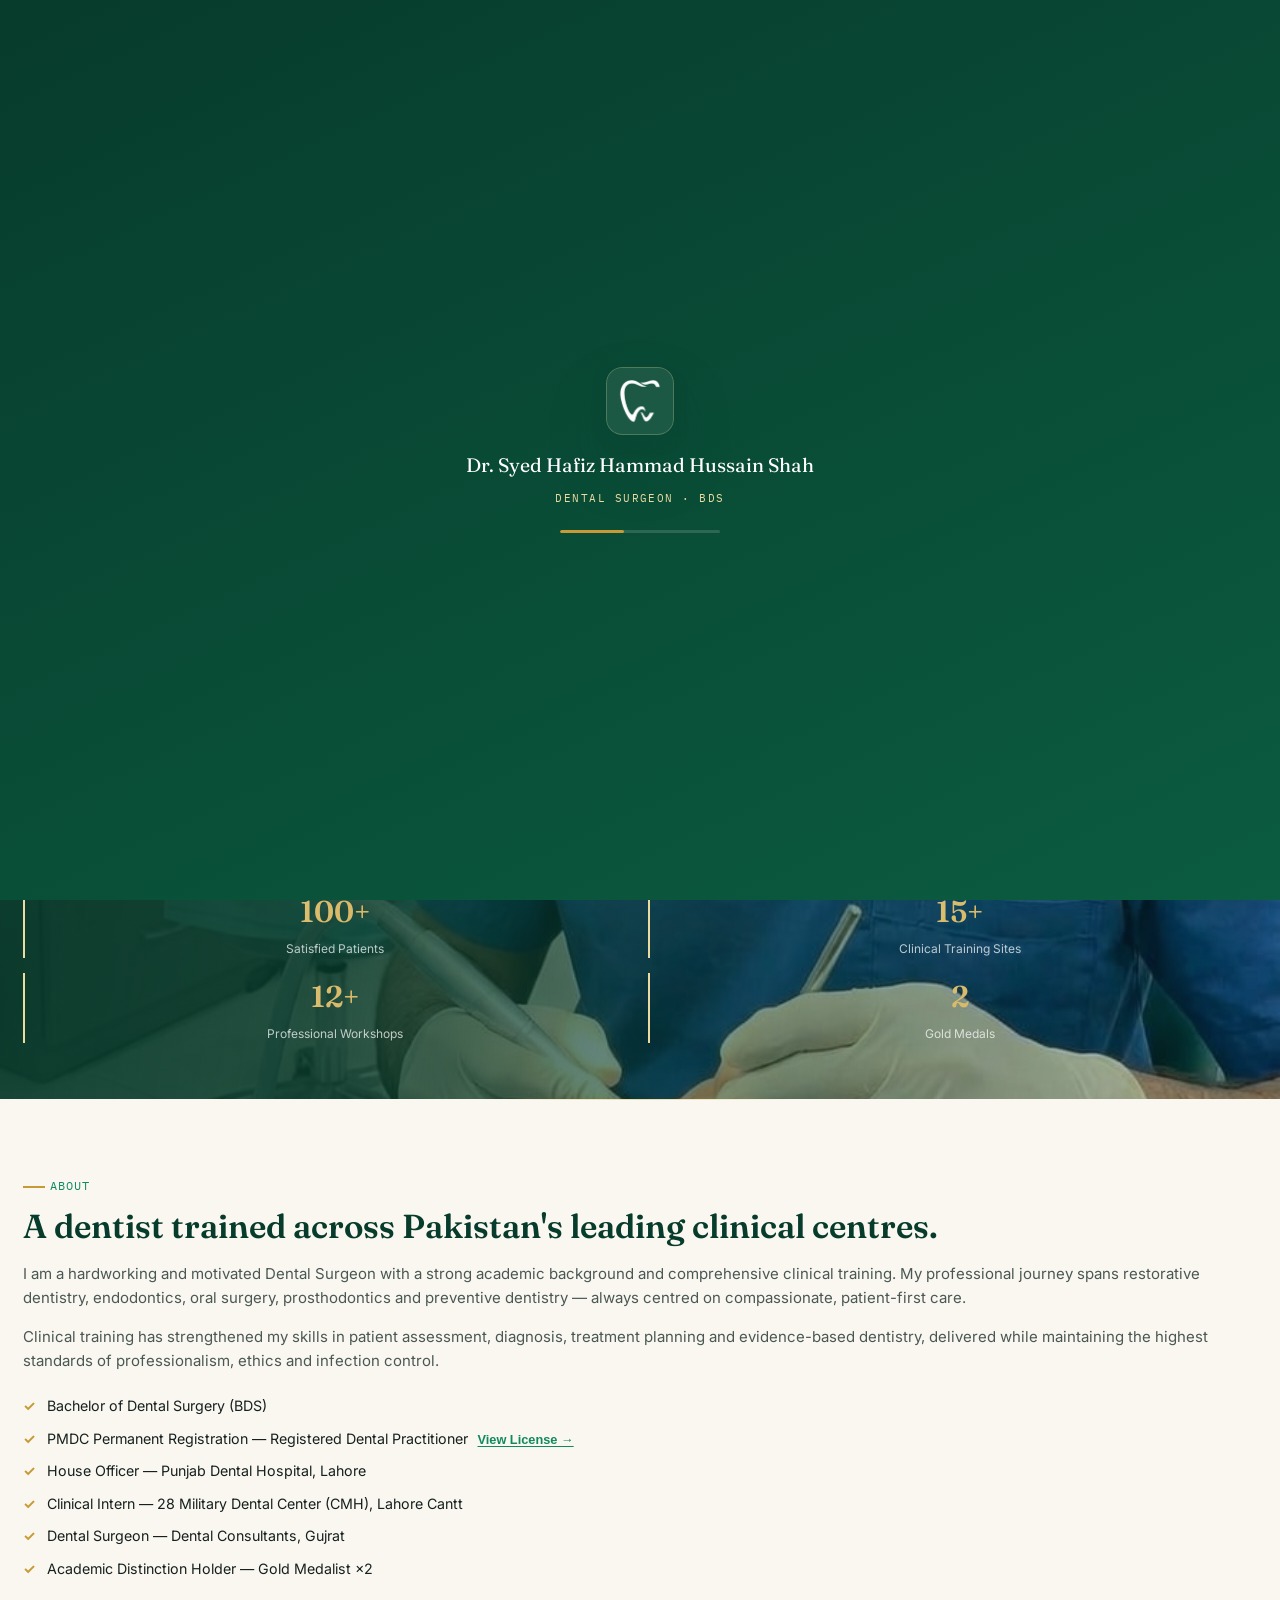
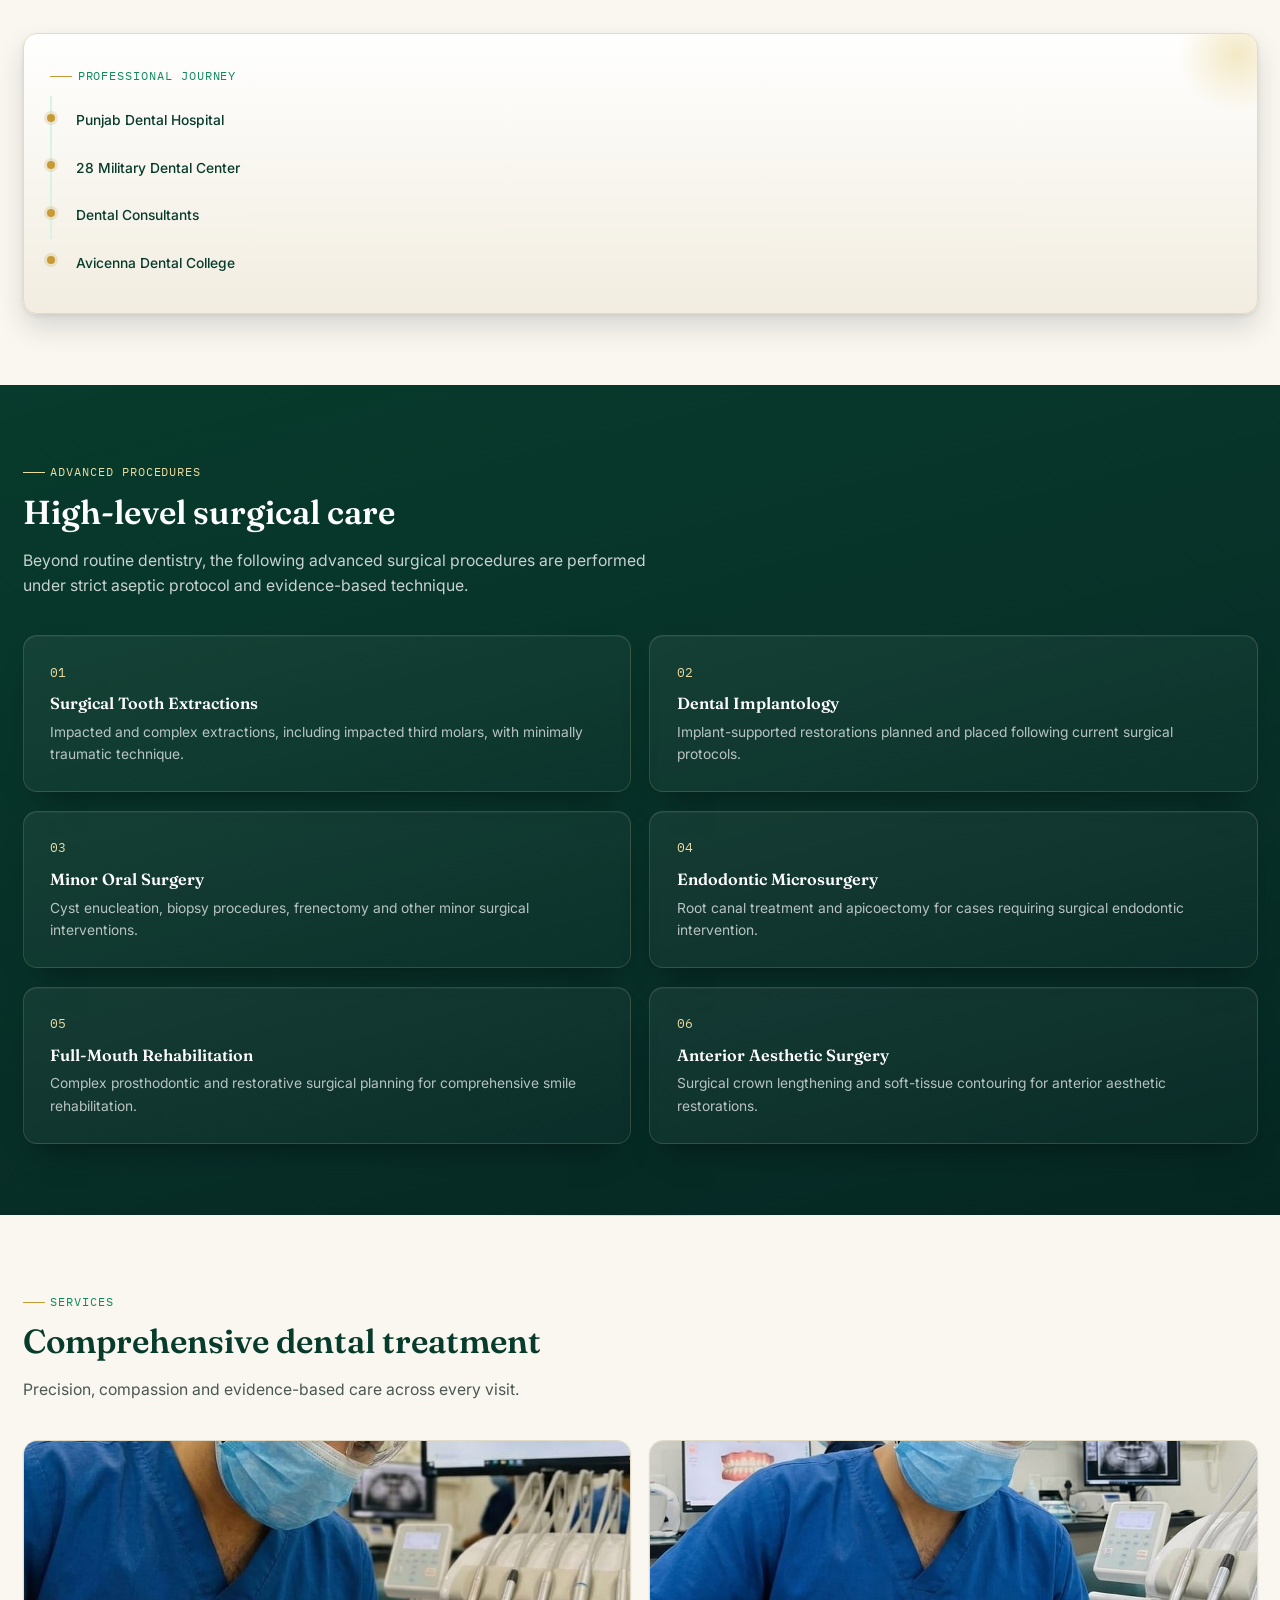
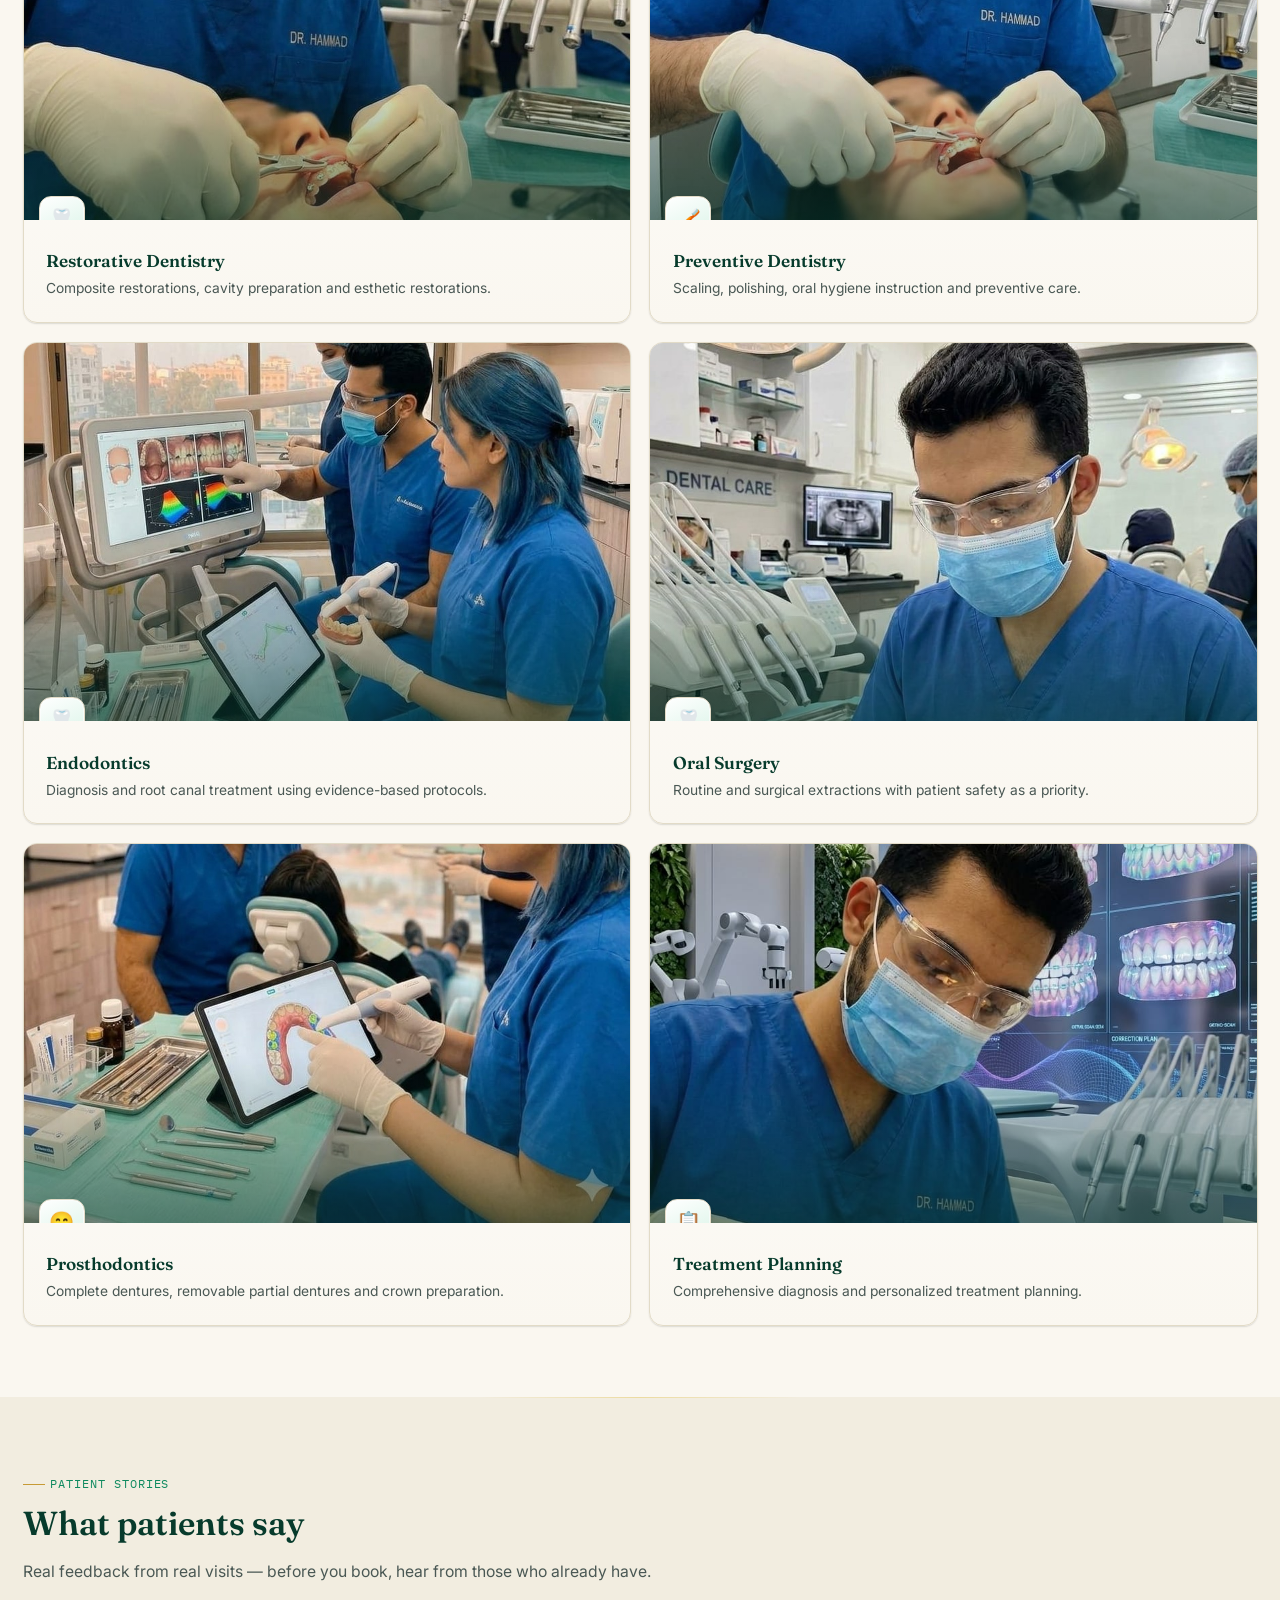
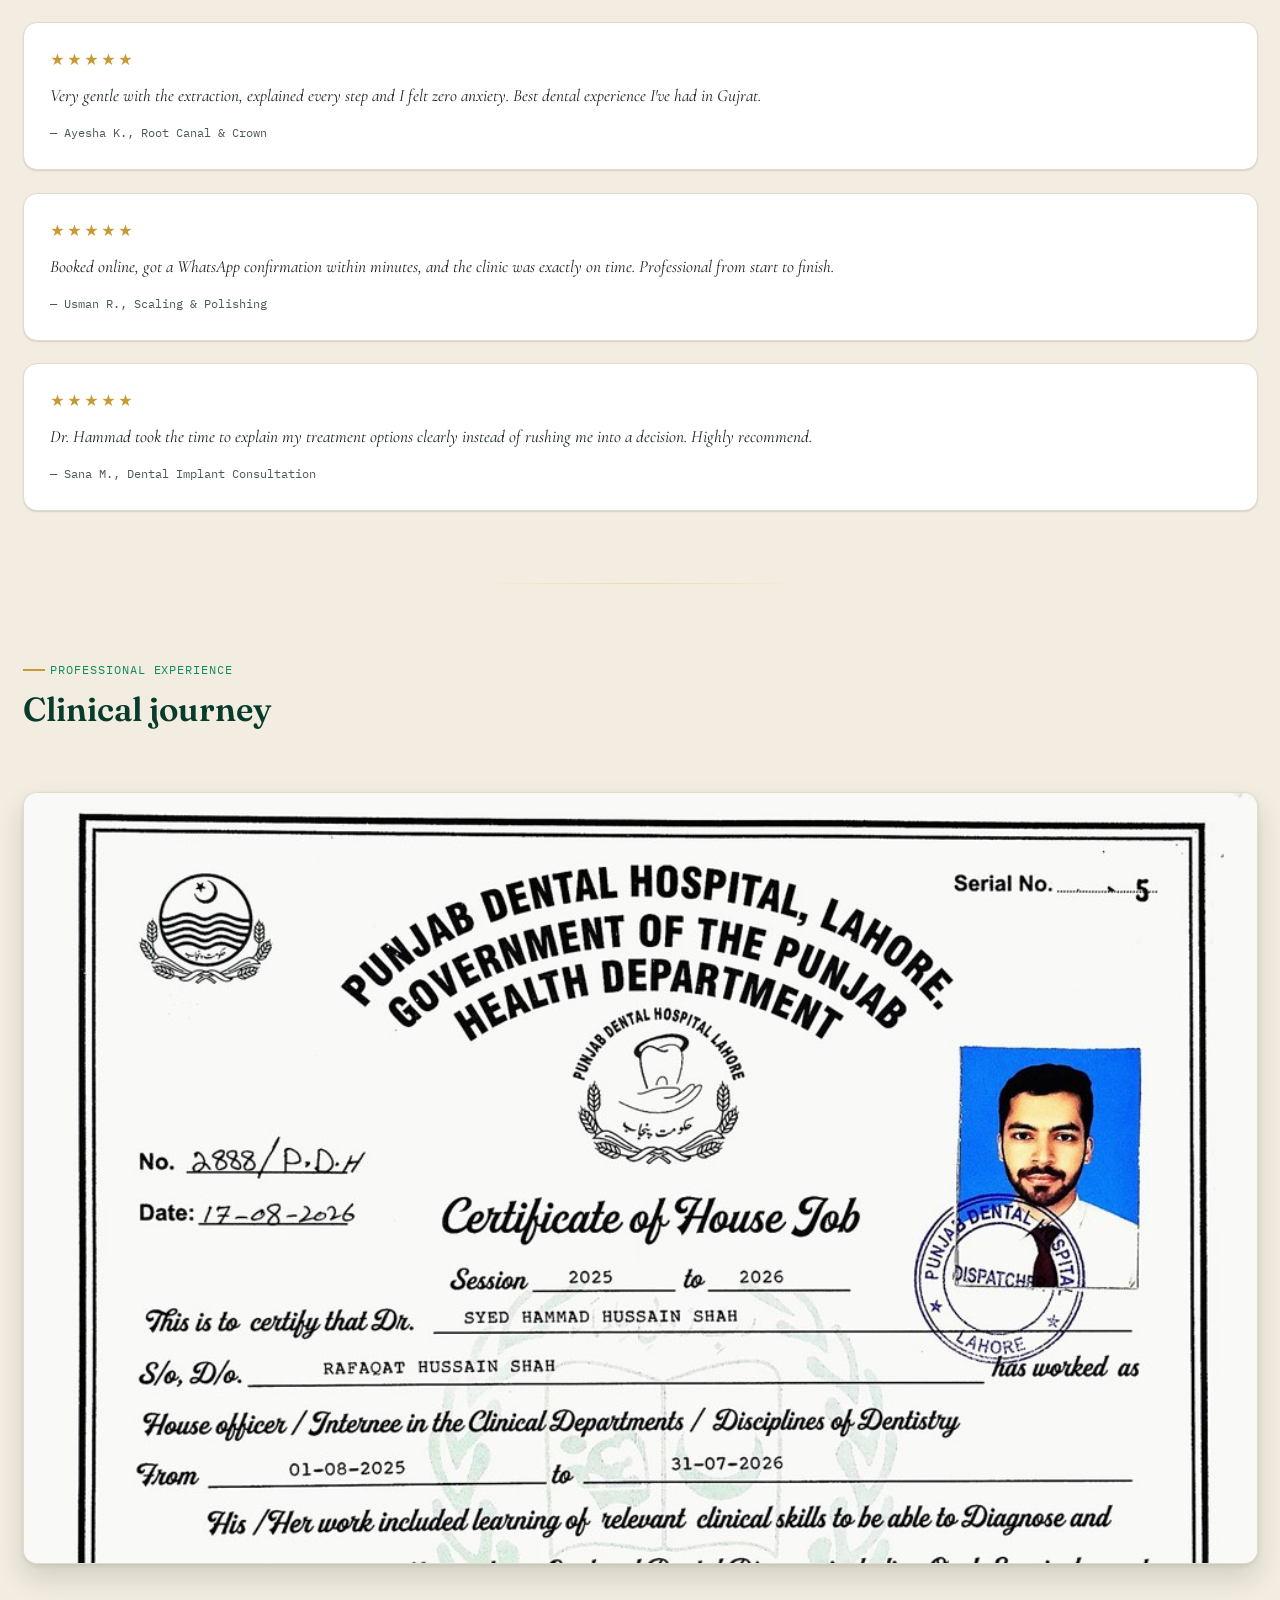
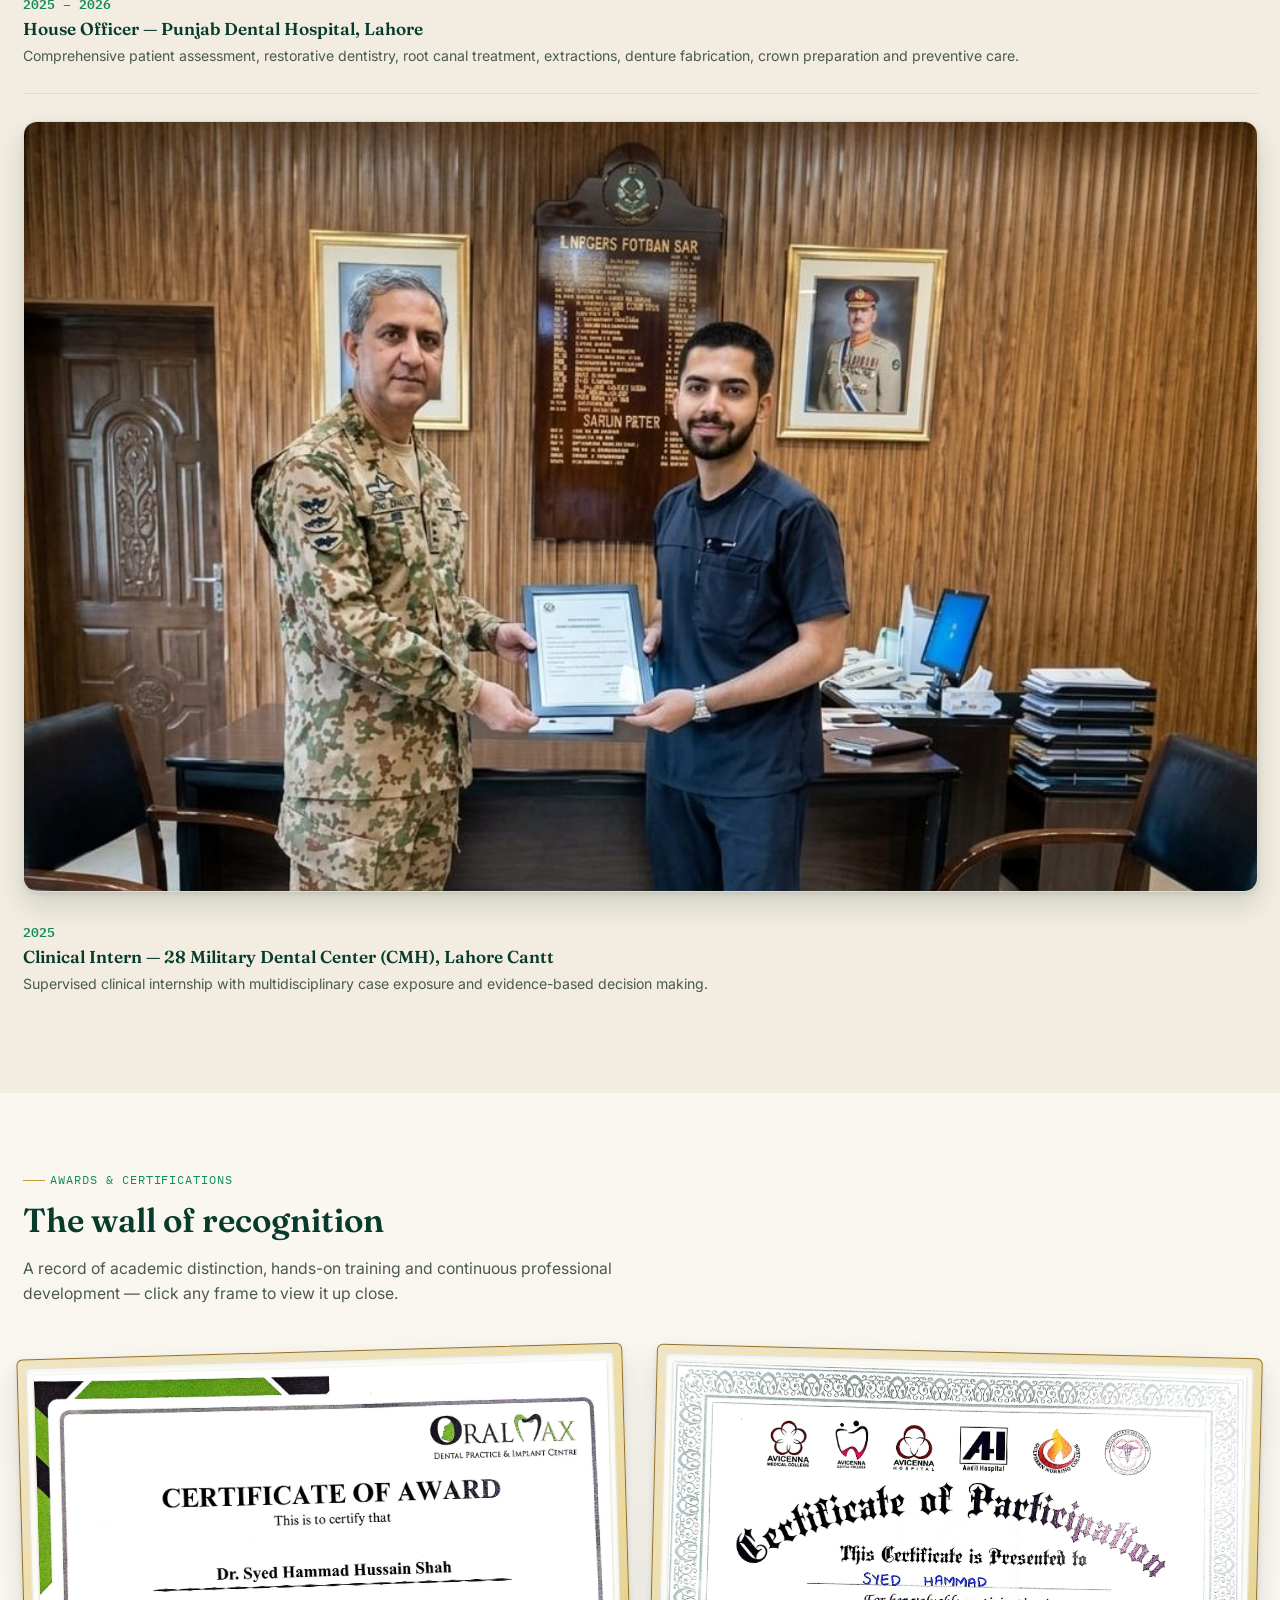
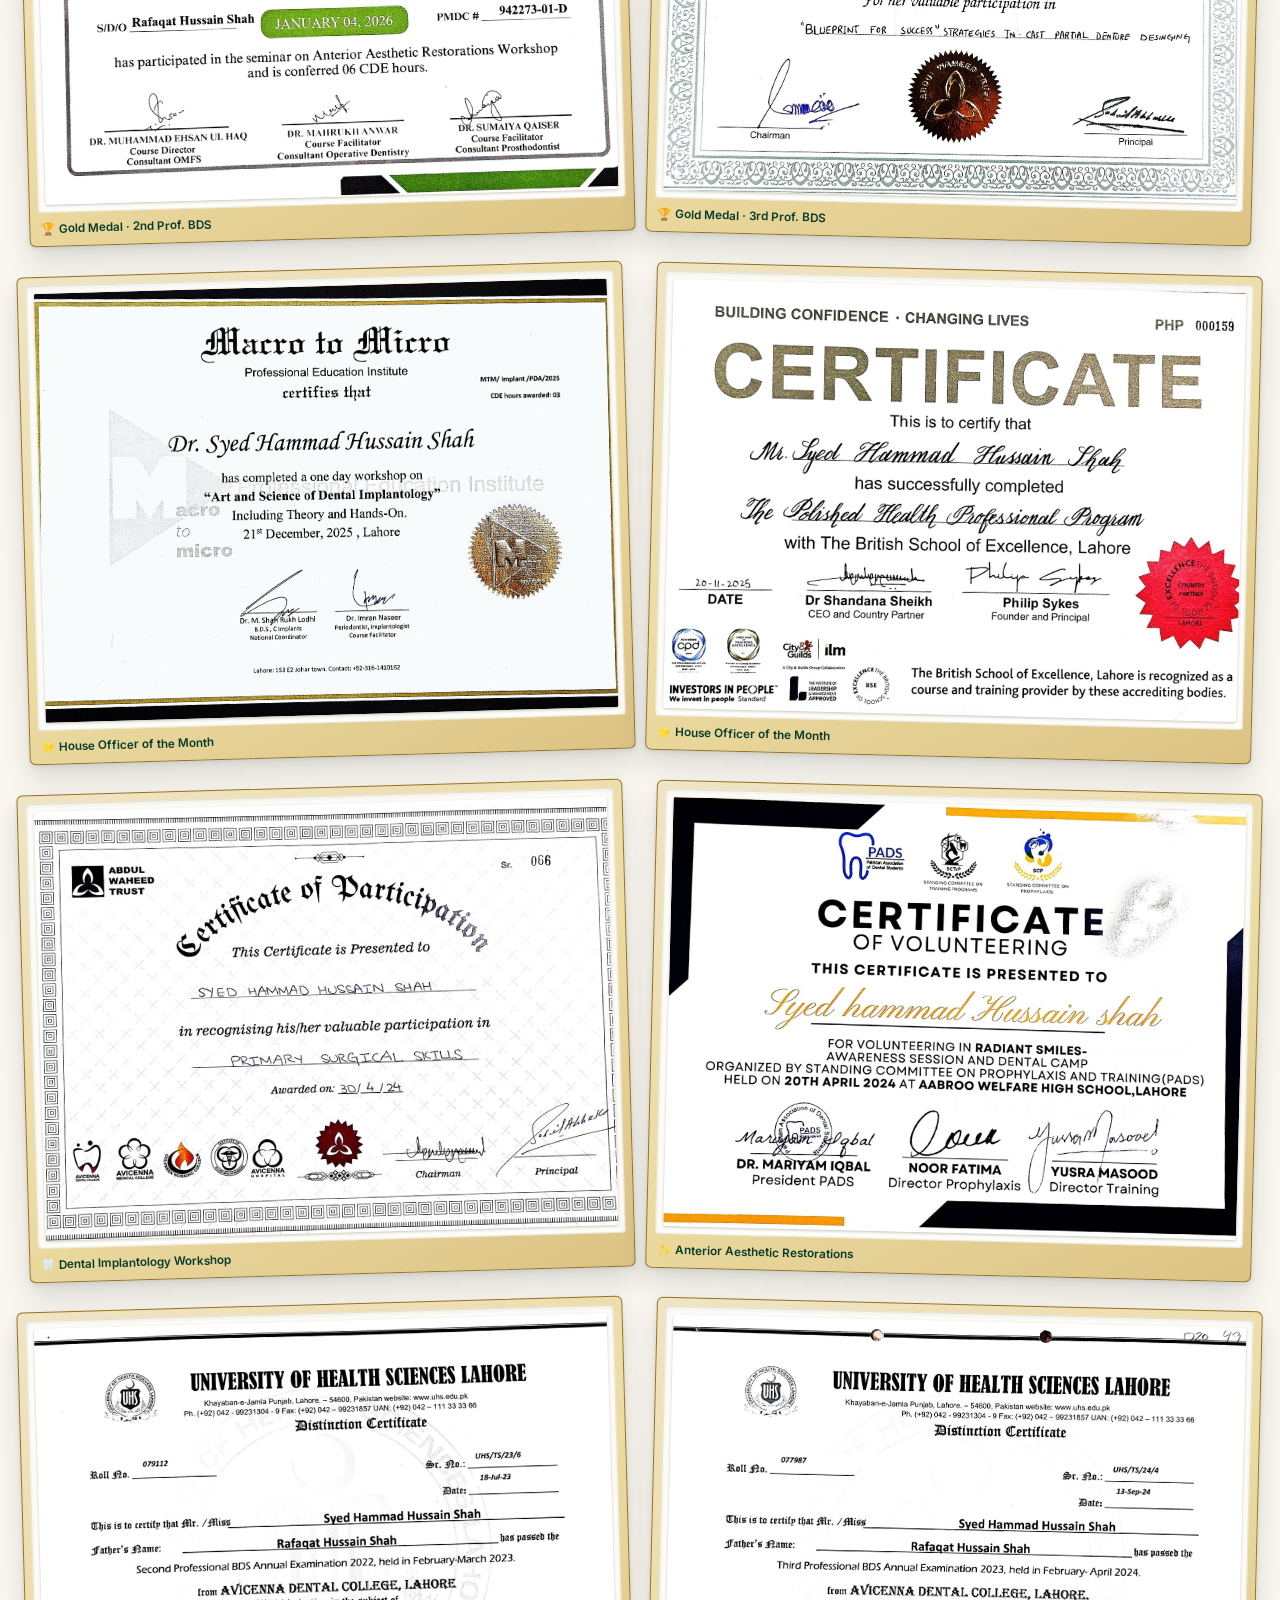
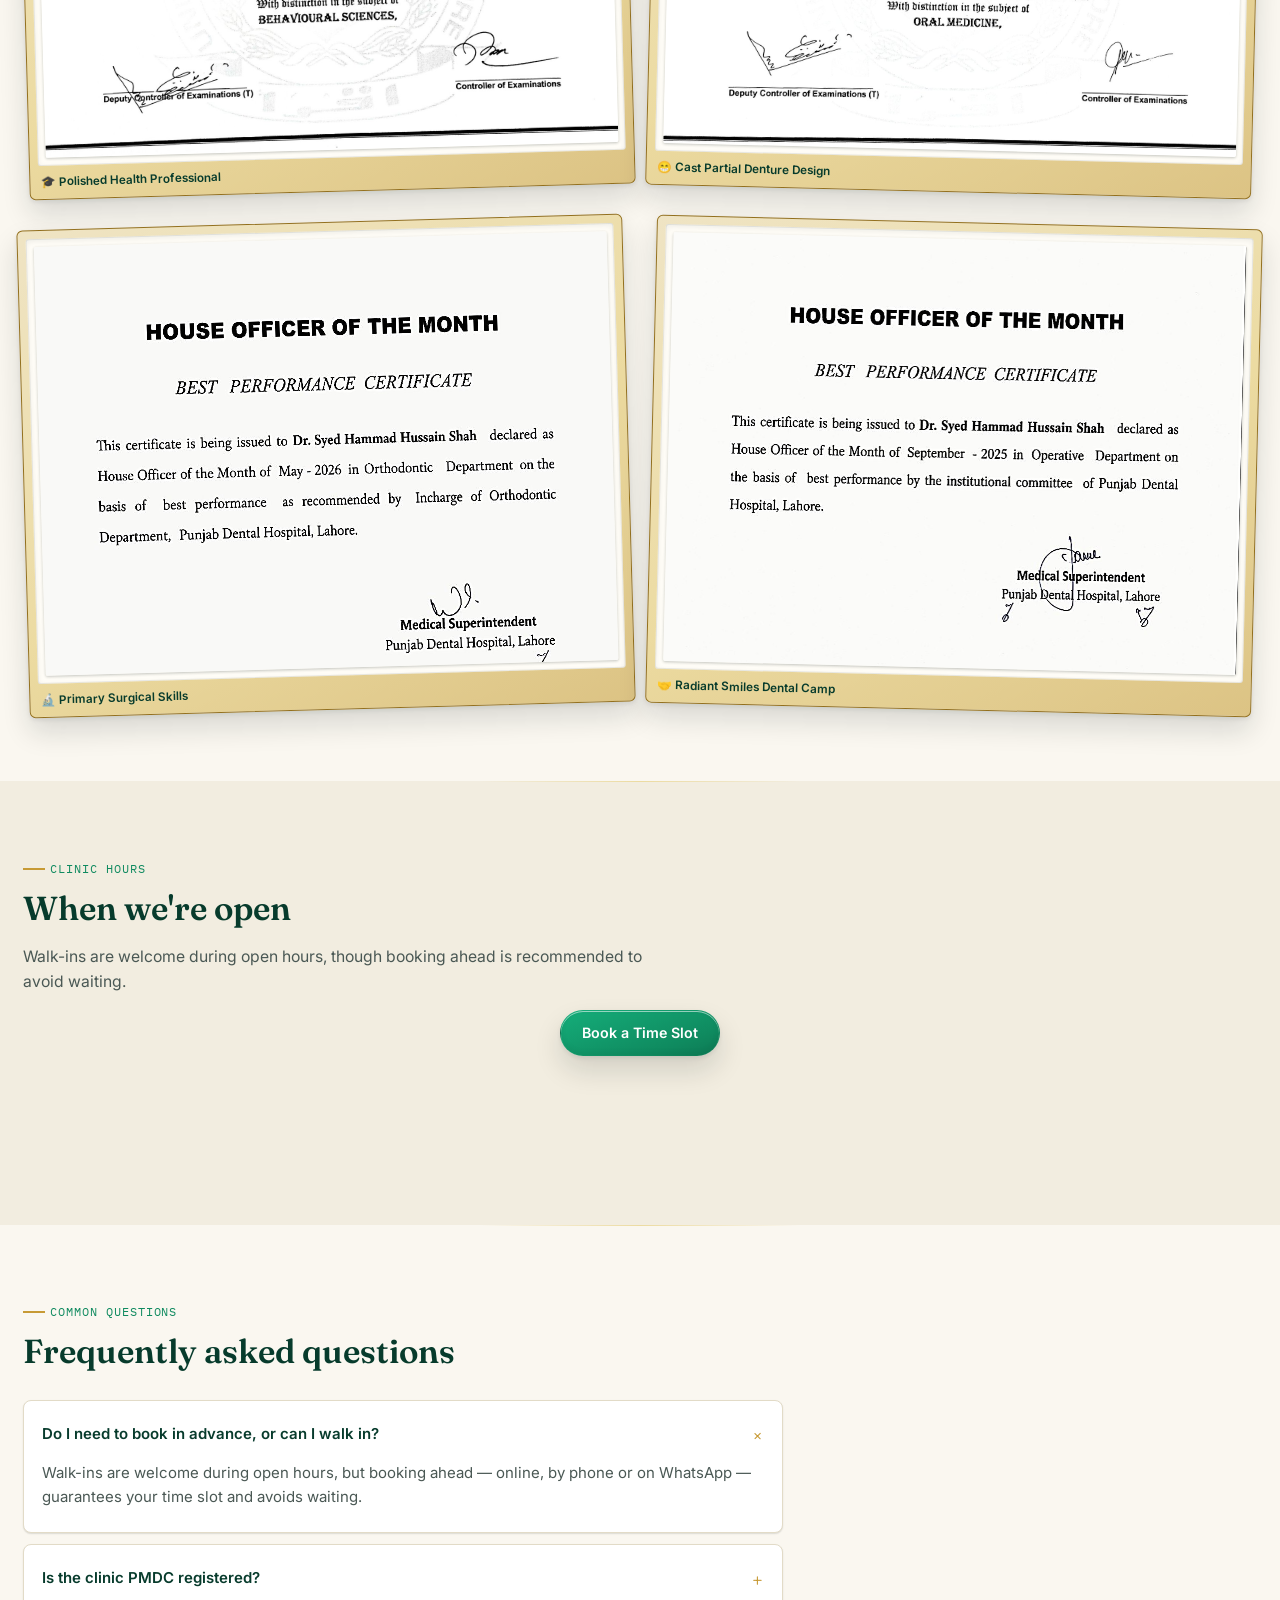
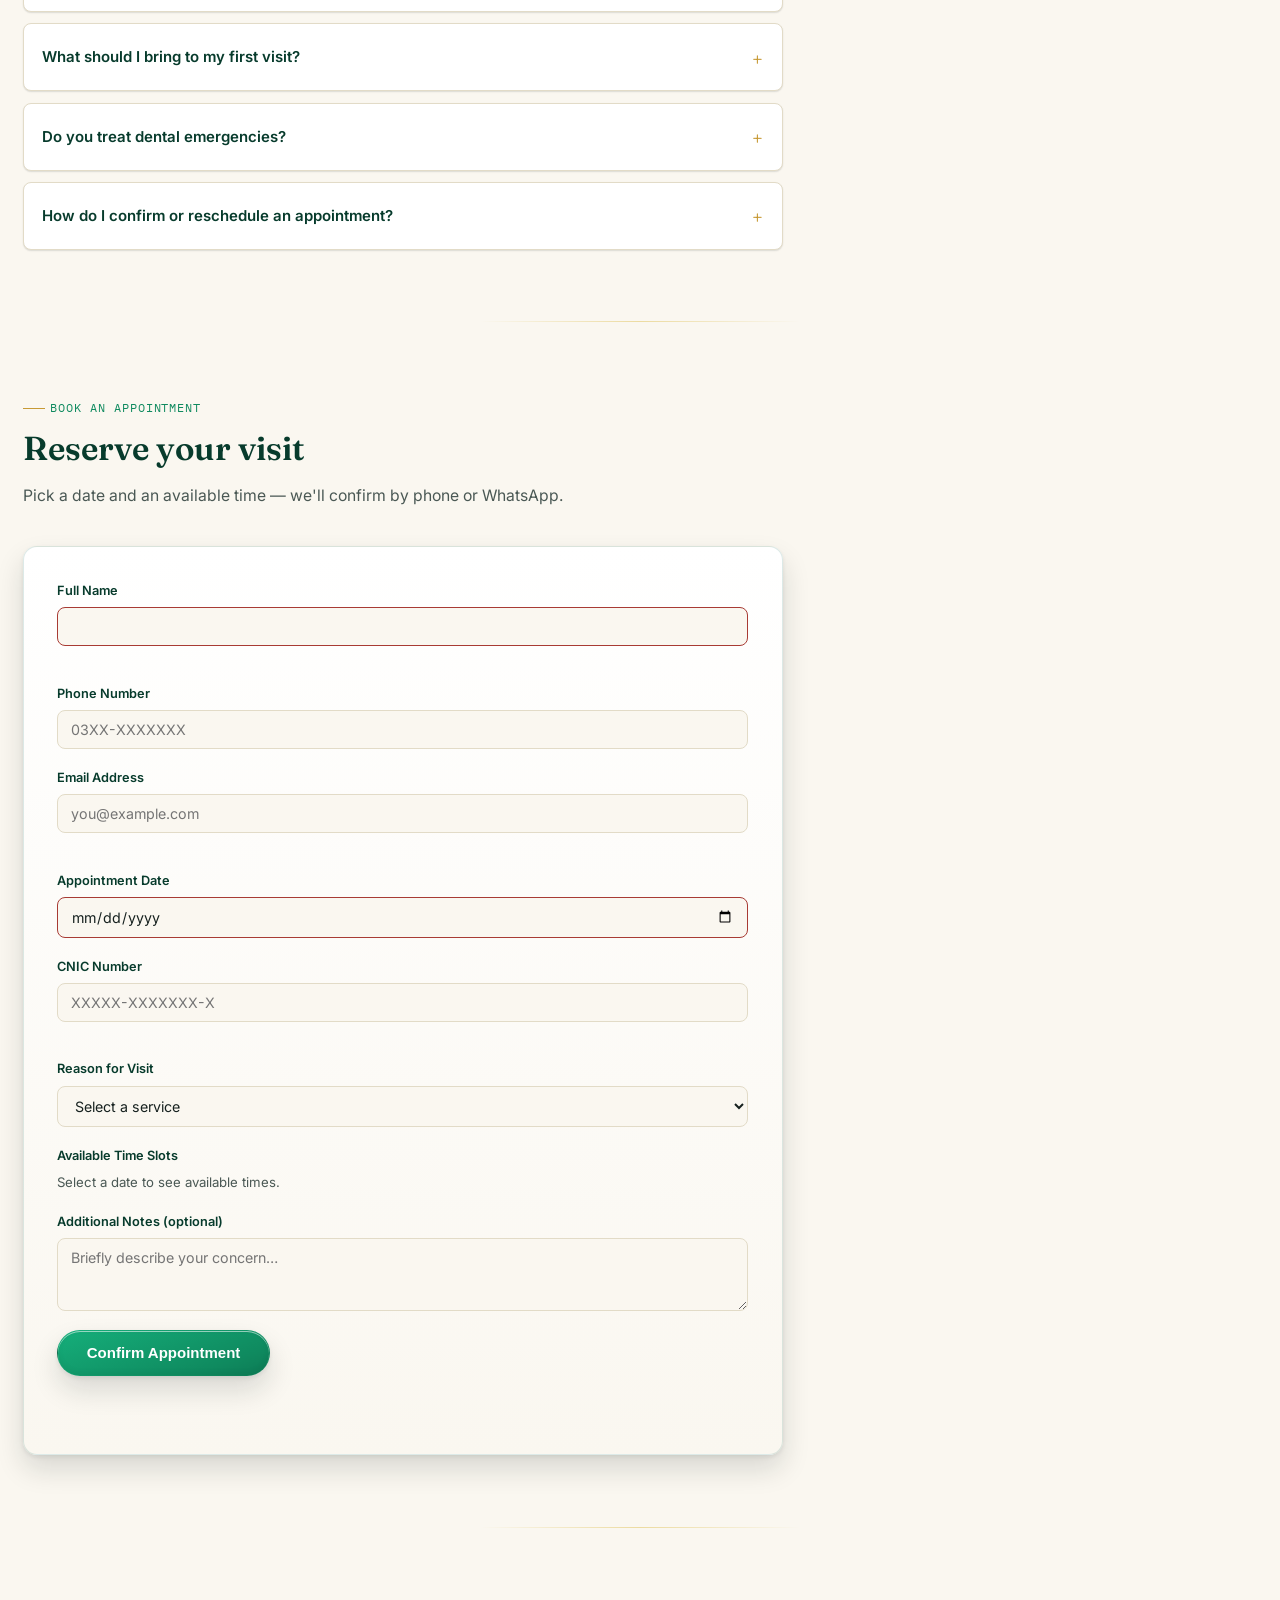
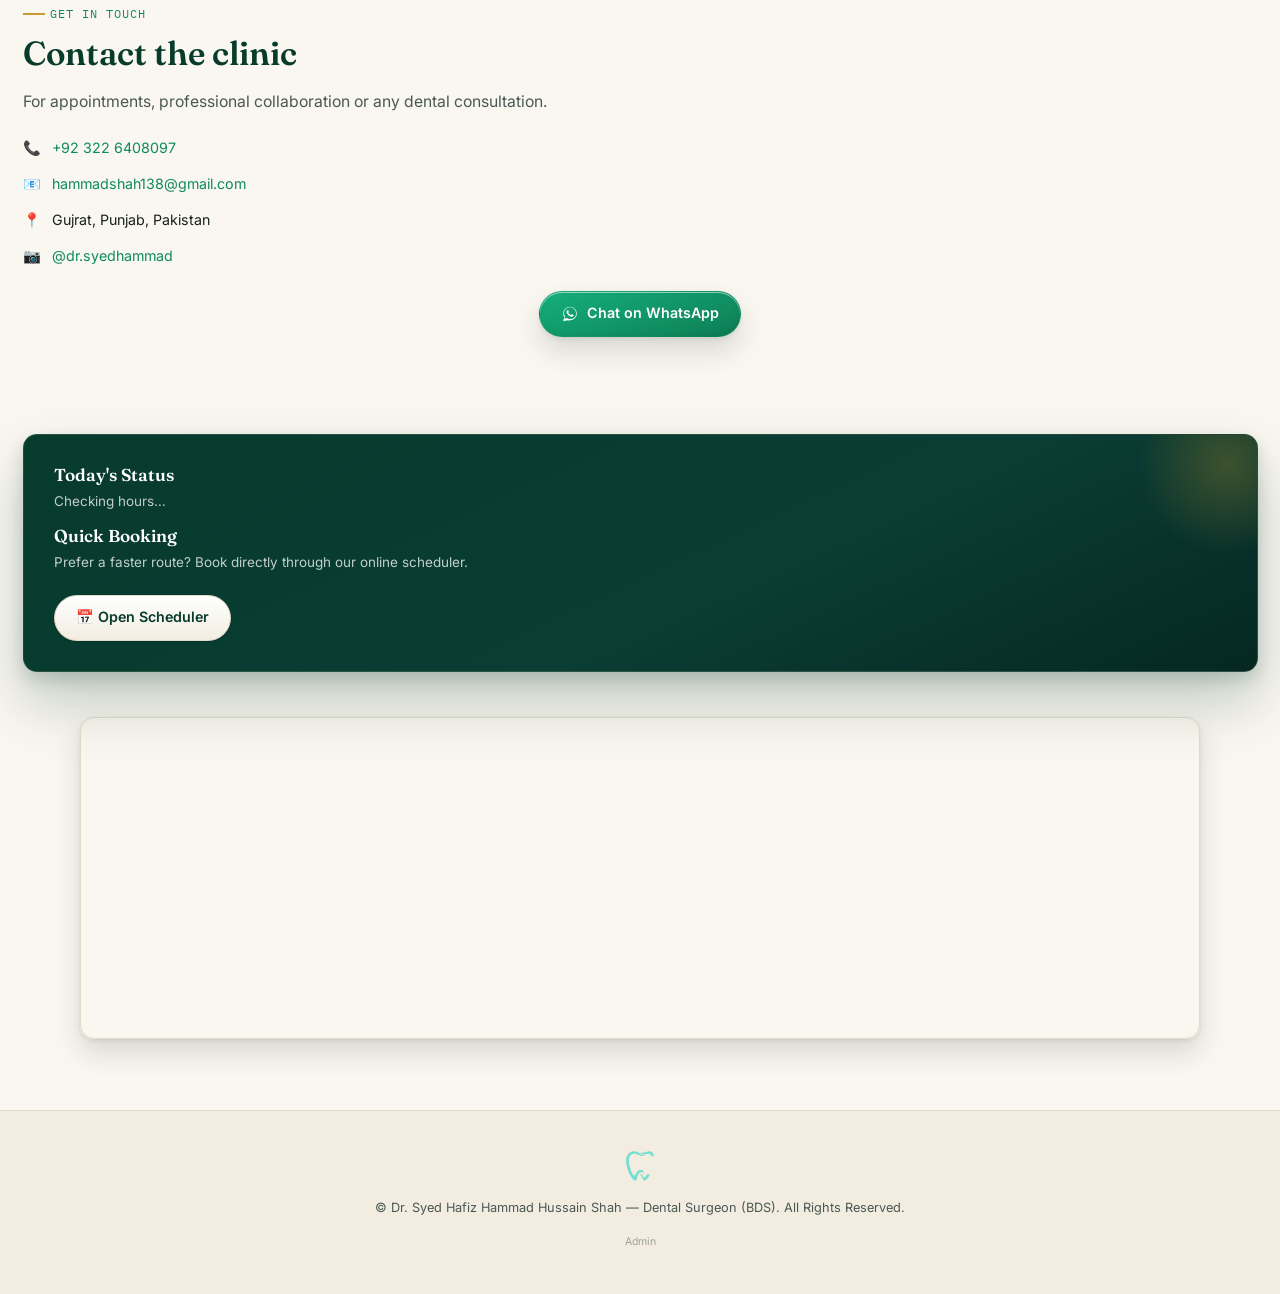
==== commit 7b20c5ed: "Update dental portfolio content and assets" ====
--- a/index.html
+++ b/index.html
@@ -18,7 +18,7 @@
   "name": "Dr. Syed Hafiz Hammad Hussain Shah",
   "image": "PNG.img.png",
   "telephone": "+923226408097",
-  "email": "ammarfarooq3595@gmail.com",
+  "email": "hammadshah138@gmail.com",
   "priceRange": "$$",
   "address": {
     "@type": "PostalAddress",
@@ -525,7 +525,7 @@
 
       <ul class="contact-list">
         <li><span>📞</span><a href="tel:+923226408097">+92 322 6408097</a></li>
-        <li><span>📧</span><a href="mailto:ammarfarooq3595@gmail.com">ammarfarooq3595@gmail.com</a></li>
+        <li><span>📧</span><a href="mailto:hammadshah138@gmail.com">hammadshah138@gmail.com</a></li>
         <li><span>📍</span>Gujrat, Punjab, Pakistan</li>
         <li><span>📷</span><a href="https://instagram.com/dr.syedhammad" target="_blank" rel="noopener">@dr.syedhammad</a></li>
       </ul>
@@ -557,6 +557,7 @@
 <footer class="site-footer">
   <img class="footer-logo" src="logo-wordmark.png" alt="Dr. Syed Hafiz Hammad Hussain Shah — Dental Clinic">
   <p>© <span id="year"></span> Dr. Syed Hafiz Hammad Hussain Shah — Dental Surgeon (BDS). All Rights Reserved.</p>
+  <p class="footer-admin-link"><a href="admin.html" rel="nofollow">Admin</a></p>
 </footer>
 
 <!-- ================= LIGHTBOX ================= -->
--- a/styles.css
+++ b/styles.css
@@ -401,7 +401,7 @@
   padding: 6.5rem 1.5rem 5rem;
   background:
     linear-gradient(100deg, rgba(7,59,44,0.95) 0%, rgba(7,59,44,0.86) 32%, rgba(7,59,44,0.55) 60%, rgba(7,59,44,0.28) 100%),
-    url('https://images.unsplash.com/photo-1770321119305-f191c09c5801?auto=format&fit=crop&w=1800&q=80') center/cover no-repeat;
+    url('hero-background.jpeg') center/cover no-repeat;
   position: relative;
 }
 .hero-inner {
@@ -987,6 +987,17 @@
   filter: invert(20%) sepia(28%) saturate(700%) hue-rotate(120deg) brightness(0.9);
   opacity: 0.85;
 }
+
+.footer-admin-link {
+  margin-top: 0.6rem;
+}
+.footer-admin-link a {
+  font-size: 0.7rem;
+  color: var(--ink-soft);
+  opacity: 0.5;
+  text-decoration: none;
+}
+.footer-admin-link a:hover { opacity: 1; text-decoration: underline; }
 
 /* Post-submit WhatsApp follow-up link */
 .wa-followup {
